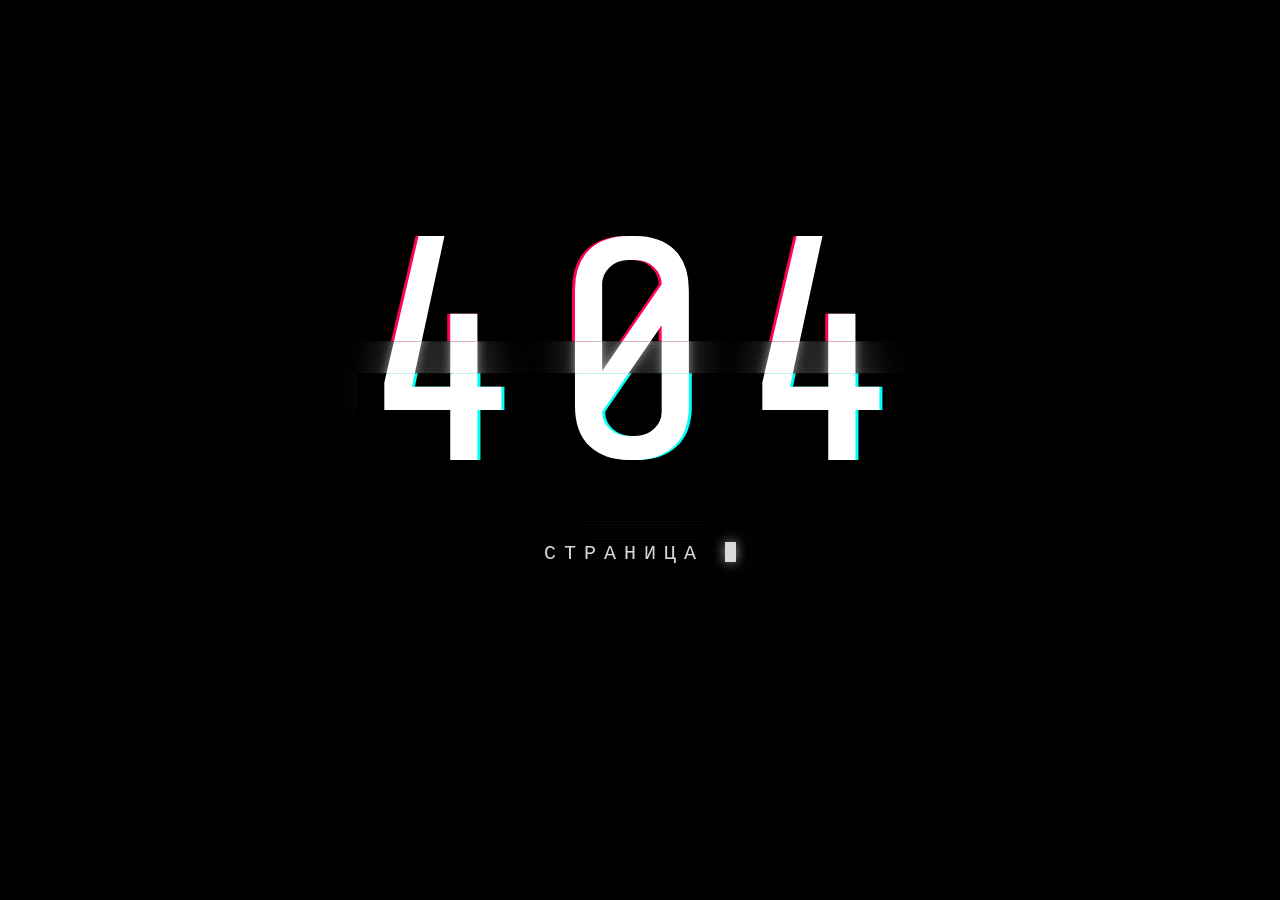
==== index.html @ e9948c34 "Add files via upload" ====
<!DOCTYPE html>
<html lang="ru">
<head>
<meta charset="UTF-8">
<meta name="viewport" content="width=device-width, initial-scale=1.0">
<link href="img/logo1.png" rel="icon" type="image/png">
<title>404 — Страница не найдена</title>
<style>
  @import url('https://fonts.googleapis.com/css2?family=Share+Tech+Mono&display=swap');

  * {
    margin: 0;
    padding: 0;
    box-sizing: border-box;
  }

  html, body {
    height: 100%;
    background: #000;
    color: #fff;
    font-family: 'Share Tech Mono', 'Courier New', monospace;
    overflow: hidden;
  }

  body {
    display: flex;
    align-items: center;
    justify-content: center;
    flex-direction: column;
    position: relative;
    cursor: default;
  }

  /* Атмосферный шум на фоне */
  body::before {
    content: '';
    position: absolute;
    inset: 0;
    background:
      radial-gradient(circle at 50% 50%, transparent 0%, rgba(0,0,0,0.8) 90%),
      repeating-linear-gradient(
        0deg,
        rgba(255,255,255,0.02) 0px,
        rgba(255,255,255,0.02) 1px,
        transparent 1px,
        transparent 3px
      );
    pointer-events: none;
    z-index: 10;
    animation: flicker 4s infinite;
  }

  @keyframes flicker {
    0%, 100% { opacity: 1; }
    45% { opacity: 0.95; }
    46% { opacity: 0.6; }
    47% { opacity: 1; }
    92% { opacity: 0.85; }
  }

  .container {
    text-align: center;
    position: relative;
    z-index: 20;
    padding: 20px;
  }

  /* ГЛАВНАЯ ЦИФРА 404 С ГЛИТЧЕМ */
  .glitch {
    font-size: clamp(120px, 28vw, 320px);
    font-weight: 400;
    letter-spacing: 0.05em;
    line-height: 1;
    position: relative;
    color: #fff;
    text-shadow:
      0 0 10px rgba(255,255,255,0.5),
      0 0 40px rgba(255,255,255,0.3);
    animation: glitch-skew 4s infinite linear alternate-reverse;
  }

  .glitch::before,
  .glitch::after {
    content: attr(data-text);
    position: absolute;
    top: 0;
    left: 0;
    width: 100%;
    height: 100%;
    overflow: hidden;
  }

  .glitch::before {
    color: #fff;
    background: #000;
    text-shadow: -3px 0 #ff005c;
    clip-path: polygon(0 0, 100% 0, 100% 45%, 0 45%);
    animation: glitch-anim-1 2.5s infinite linear alternate-reverse;
  }

  .glitch::after {
    color: #fff;
    background: #000;
    text-shadow: 3px 0 #00fff7;
    clip-path: polygon(0 55%, 100% 55%, 100% 100%, 0 100%);
    animation: glitch-anim-2 3s infinite linear alternate-reverse;
  }

  @keyframes glitch-anim-1 {
    0%   { transform: translate(0); clip-path: polygon(0 0, 100% 0, 100% 12%, 0 12%); }
    10%  { transform: translate(-4px, 2px); clip-path: polygon(0 15%, 100% 15%, 100% 28%, 0 28%); }
    20%  { transform: translate(3px, -3px); clip-path: polygon(0 30%, 100% 30%, 100% 42%, 0 42%); }
    30%  { transform: translate(-3px, 1px); clip-path: polygon(0 45%, 100% 45%, 100% 55%, 0 55%); }
    40%  { transform: translate(2px, -2px); clip-path: polygon(0 58%, 100% 58%, 100% 68%, 0 68%); }
    50%  { transform: translate(-2px, 3px); clip-path: polygon(0 70%, 100% 70%, 100% 80%, 0 80%); }
    60%  { transform: translate(4px, -1px); clip-path: polygon(0 82%, 100% 82%, 100% 92%, 0 92%); }
    70%  { transform: translate(-1px, 2px); clip-path: polygon(0 5%, 100% 5%, 100% 18%, 0 18%); }
    80%  { transform: translate(3px, -3px); clip-path: polygon(0 22%, 100% 22%, 100% 35%, 0 35%); }
    90%  { transform: translate(-4px, 1px); clip-path: polygon(0 40%, 100% 40%, 100% 52%, 0 52%); }
    100% { transform: translate(0); clip-path: polygon(0 60%, 100% 60%, 100% 75%, 0 75%); }
  }

  @keyframes glitch-anim-2 {
    0%   { transform: translate(0); clip-path: polygon(0 82%, 100% 82%, 100% 100%, 0 100%); }
    10%  { transform: translate(4px, -2px); clip-path: polygon(0 70%, 100% 70%, 100% 84%, 0 84%); }
    20%  { transform: translate(-3px, 3px); clip-path: polygon(0 55%, 100% 55%, 100% 68%, 0 68%); }
    30%  { transform: translate(3px, -1px); clip-path: polygon(0 40%, 100% 40%, 100% 54%, 0 54%); }
    40%  { transform: translate(-2px, 2px); clip-path: polygon(0 25%, 100% 25%, 100% 38%, 0 38%); }
    50%  { transform: translate(2px, -3px); clip-path: polygon(0 10%, 100% 10%, 100% 22%, 0 22%); }
    60%  { transform: translate(-4px, 1px); clip-path: polygon(0 0, 100% 0, 100% 14%, 0 14%); }
    70%  { transform: translate(1px, -2px); clip-path: polygon(0 88%, 100% 88%, 100% 100%, 0 100%); }
    80%  { transform: translate(-3px, 3px); clip-path: polygon(0 72%, 100% 72%, 100% 86%, 0 86%); }
    90%  { transform: translate(4px, -1px); clip-path: polygon(0 58%, 100% 58%, 100% 70%, 0 70%); }
    100% { transform: translate(0); clip-path: polygon(0 45%, 100% 45%, 100% 58%, 0 58%); }
  }

  @keyframes glitch-skew {
    0%   { transform: skew(0deg); }
    20%  { transform: skew(0deg); }
    21%  { transform: skew(-2deg); }
    22%  { transform: skew(1deg); }
    23%  { transform: skew(0deg); }
    60%  { transform: skew(0deg); }
    61%  { transform: skew(1.5deg); }
    62%  { transform: skew(0deg); }
    100% { transform: skew(0deg); }
  }

  /* ТЕКСТ ПОД ЦИФРОЙ */
  .subtitle {
    font-size: clamp(14px, 1.6vw, 20px);
    letter-spacing: 0.4em;
    margin-top: 24px;
    text-transform: uppercase;
    opacity: 0.85;
    min-height: 1.4em;
  }

  .description {
    font-size: clamp(12px, 1.1vw, 15px);
    letter-spacing: 0.15em;
    margin-top: 16px;
    opacity: 0.5;
    text-transform: uppercase;
    min-height: 1.4em;
  }

  /* ТЕРМИНАЛЬНЫЙ КУРСОР-БЛОК */
  .cursor {
    display: inline-block;
    width: 0.55em;
    height: 1em;
    background: #fff;
    margin-left: 2px;
    vertical-align: -0.15em;
    box-shadow: 0 0 12px rgba(255,255,255,0.7);
    animation: cursor-blink 1s steps(2, start) infinite;
  }

  @keyframes cursor-blink {
    0%, 50%   { opacity: 1; }
    50.01%, 100% { opacity: 0; }
  }

  /* Кнопка назад */
  .back-btn {
    display: inline-block;
    margin-top: 48px;
    padding: 14px 36px;
    font-family: inherit;
    font-size: 13px;
    letter-spacing: 0.3em;
    text-transform: uppercase;
    color: #fff;
    background: transparent;
    border: 1px solid rgba(255,255,255,0.4);
    text-decoration: none;
    transition: all 0.3s ease;
    position: relative;
    overflow: hidden;
    cursor: pointer;
    opacity: 0;
    transform: translateY(10px);
    pointer-events: none;
  }

  .back-btn.visible {
    opacity: 1;
    transform: translateY(0);
    pointer-events: auto;
    transition: opacity 0.6s ease, transform 0.6s ease, color 0.3s ease, border-color 0.3s ease, box-shadow 0.3s ease;
  }

  .back-btn::before {
    content: '';
    position: absolute;
    inset: 0;
    background: #fff;
    transform: translateY(100%);
    transition: transform 0.3s ease;
    z-index: -1;
  }

  .back-btn:hover {
    color: #000;
    border-color: #fff;
    box-shadow: 0 0 30px rgba(255,255,255,0.4);
  }

  .back-btn:hover::before {
    transform: translateY(0);
  }
</style>
</head>
<body>

  <div class="container">
    <div class="glitch" data-text="404">404</div>

    <div class="subtitle" id="subtitle"></div>

    <div class="description" id="description"></div>

    <a href="#" class="back-btn" id="backBtn">← На главную</a>
  </div>

<script>
  // Печатная машинка: печатает текст посимвольно с курсором в конце
  function typeWriter(element, text, speed, callback) {
    // создаём мигающий курсор-блок
    const cursor = document.createElement('span');
    cursor.className = 'cursor';

    let i = 0;
    element.textContent = '';
    element.appendChild(cursor);

    const timer = setInterval(() => {
      if (i < text.length) {
        // вставляем символ ПЕРЕД курсором, чтобы курсор шёл за текстом
        cursor.insertAdjacentText('beforebegin', text.charAt(i));
        i++;
      } else {
        clearInterval(timer);
        // по завершении убираем курсор этой строки (если это не последняя)
        if (callback) callback(cursor);
      }
    }, speed);
  }

  // Запуск цепочки печати
  window.addEventListener('DOMContentLoaded', () => {
    const subtitle = document.getElementById('subtitle');
    const description = document.getElementById('description');
    const backBtn = document.getElementById('backBtn');

    // 1) Печатаем «СТРАНИЦА НЕ НАЙДЕНА»
    typeWriter(subtitle, 'СТРАНИЦА НЕ НАЙДЕНА', 120, (cursorSub) => {
      // 2) Небольшая пауза — затем печатаем описание
      setTimeout(() => {
        cursorSub.style.display = 'none'; // прячем курсор первой строки

        typeWriter(
          description,
          '// ОШИБКА СОЕДИНЕНИЯ // ФАЙЛ ОТСУТСТВУЕТ //',
          75,
          (cursorDesc) => {
            // 3) Оставляем курсор мигать в конце описания НАВСЕГДА,
            //    а затем проявляем кнопку
            setTimeout(() => {
              backBtn.classList.add('visible');
            }, 400);
          }
        );
      }, 350);
    });
  });
</script>

</body>
</html>
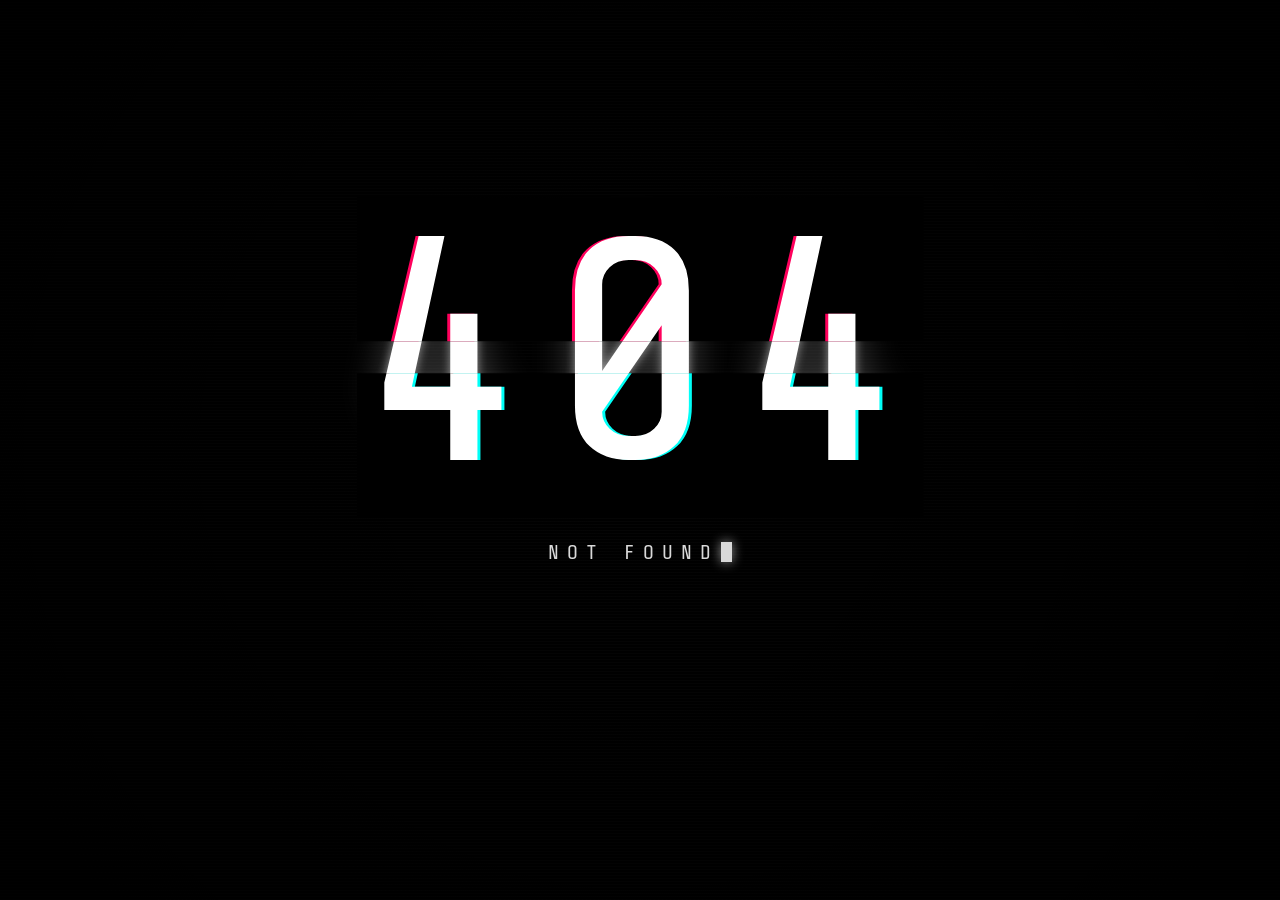
==== commit 779ab6e5: "Update index.html" ====
--- a/index.html
+++ b/index.html
@@ -241,7 +241,7 @@
 
     <div class="description" id="description"></div>
 
-    <a href="#" class="back-btn" id="backBtn">← На главную</a>
+    <a href="#" class="back-btn" id="backBtn">←Go to the main </a>
   </div>
 
 <script>
@@ -275,14 +275,14 @@
     const backBtn = document.getElementById('backBtn');
 
     // 1) Печатаем «СТРАНИЦА НЕ НАЙДЕНА»
-    typeWriter(subtitle, 'СТРАНИЦА НЕ НАЙДЕНА', 120, (cursorSub) => {
+    typeWriter(subtitle, 'NOT FOUND', 120, (cursorSub) => {
       // 2) Небольшая пауза — затем печатаем описание
       setTimeout(() => {
         cursorSub.style.display = 'none'; // прячем курсор первой строки
 
         typeWriter(
           description,
-          '// ОШИБКА СОЕДИНЕНИЯ // ФАЙЛ ОТСУТСТВУЕТ //',
+          '// CONNECTION ERROR // MISSING FILE // OR THE PAGE IS NOT INTENDED FOR PUBLIC VIEWING //',
           75,
           (cursorDesc) => {
             // 3) Оставляем курсор мигать в конце описания НАВСЕГДА,
@@ -298,4 +298,4 @@
 </script>
 
 </body>
-</html>+</html>
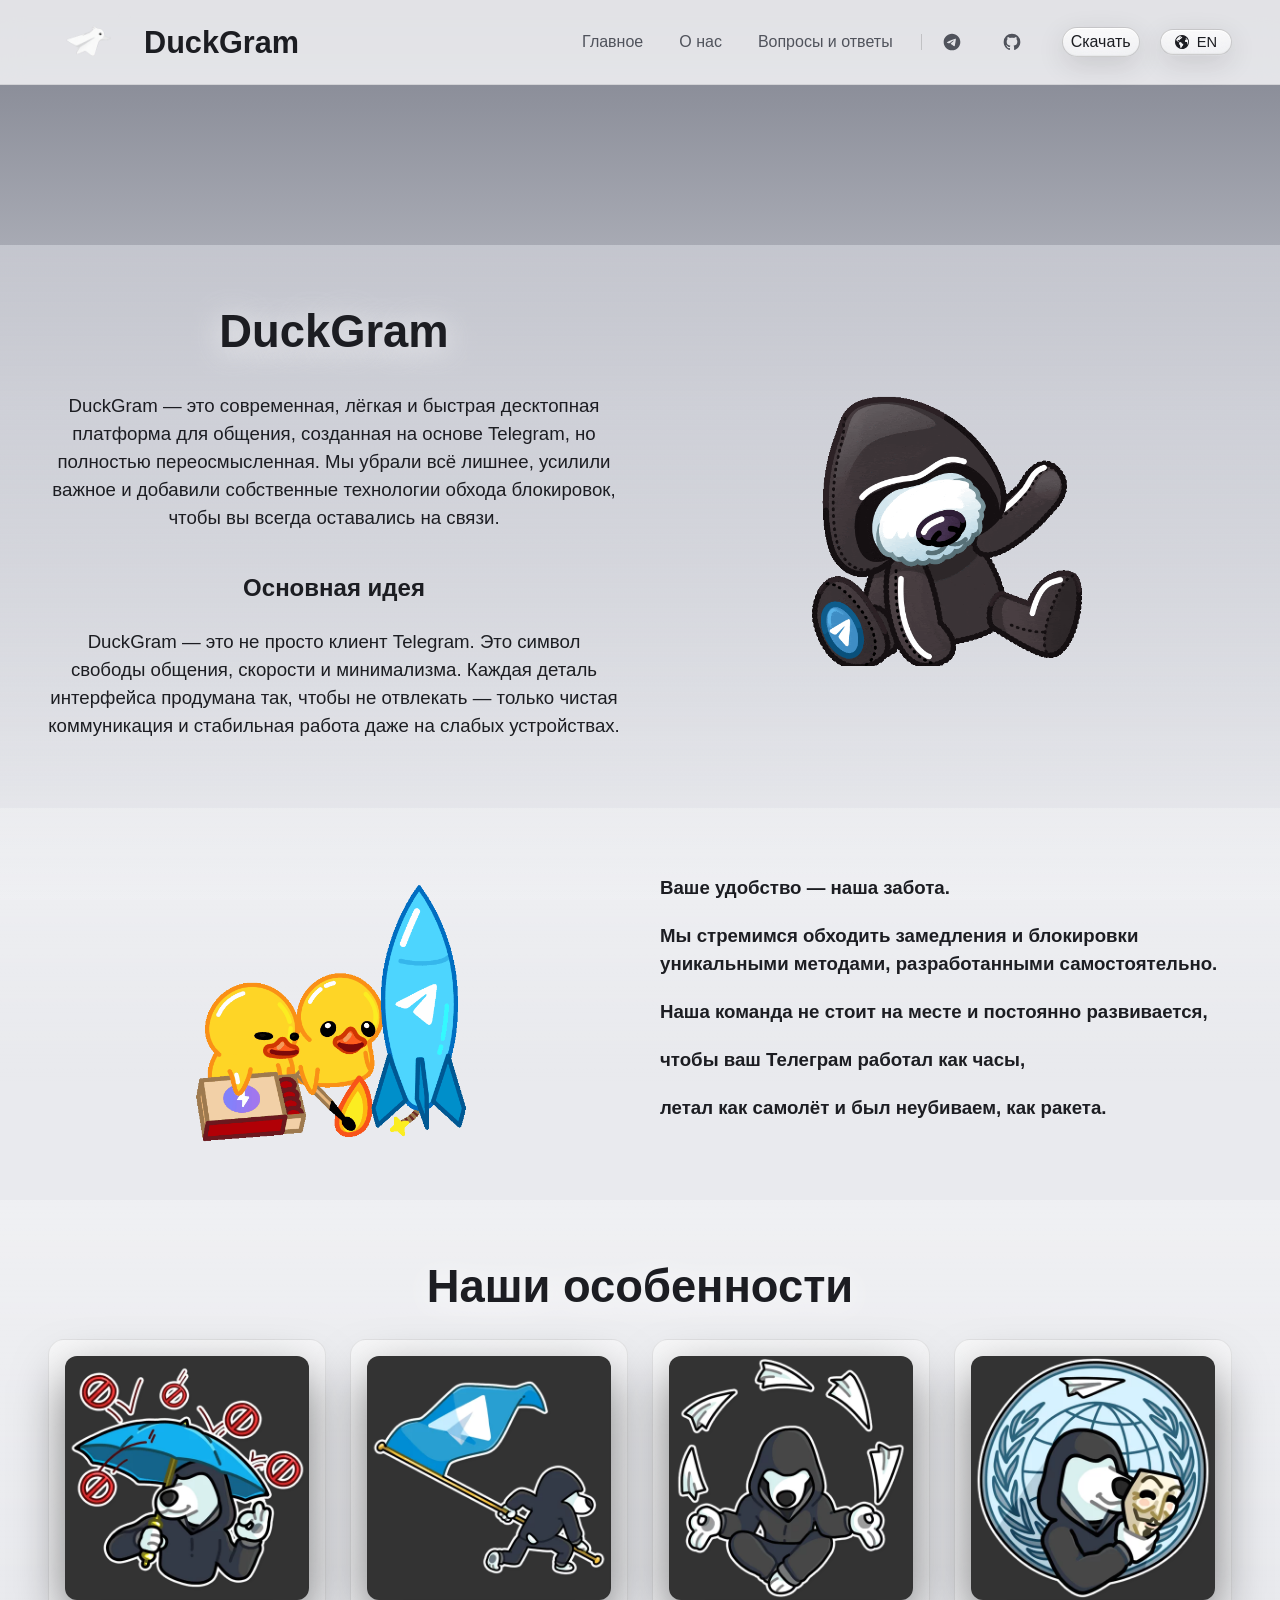
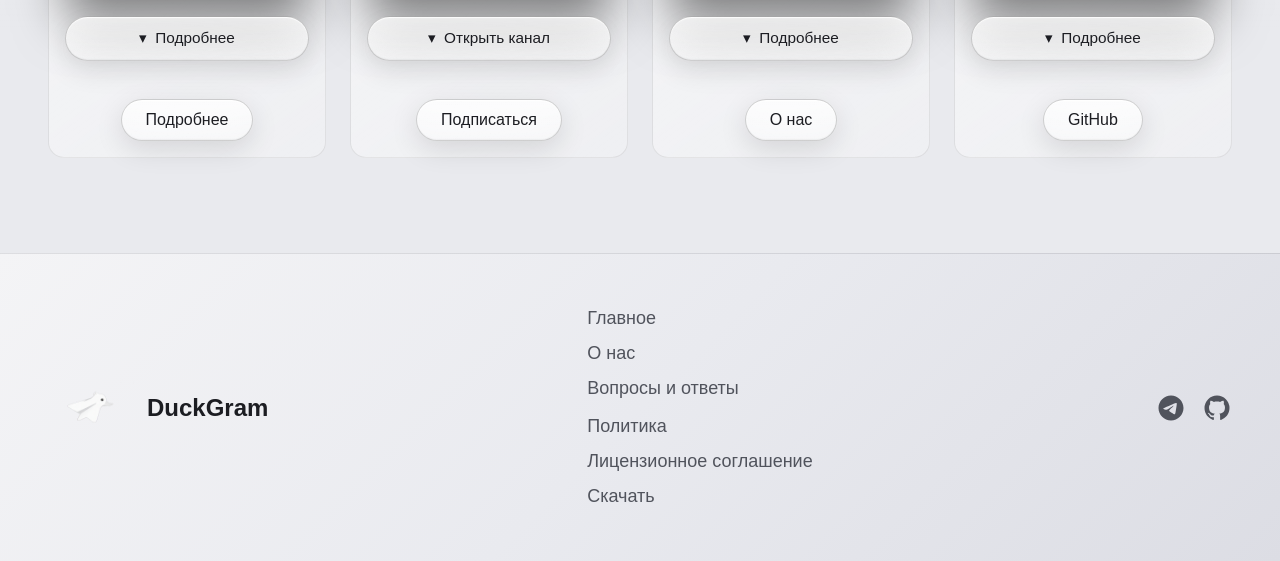
==== commit ae8dce21: "Rename index.htm to index.html" ====
--- a/index.html
+++ b/index.html
@@ -1,301 +1,240 @@
 <!DOCTYPE html>
 <html lang="ru">
 <head>
-<meta charset="UTF-8">
-<meta name="viewport" content="width=device-width, initial-scale=1.0">
-<link href="img/logo1.png" rel="icon" type="image/png">
-<title>404 — Страница не найдена</title>
-<style>
-  @import url('https://fonts.googleapis.com/css2?family=Share+Tech+Mono&display=swap');
-
-  * {
-    margin: 0;
-    padding: 0;
-    box-sizing: border-box;
-  }
-
-  html, body {
-    height: 100%;
-    background: #000;
-    color: #fff;
-    font-family: 'Share Tech Mono', 'Courier New', monospace;
-    overflow: hidden;
-  }
-
-  body {
-    display: flex;
-    align-items: center;
-    justify-content: center;
-    flex-direction: column;
-    position: relative;
-    cursor: default;
-  }
-
-  /* Атмосферный шум на фоне */
-  body::before {
-    content: '';
-    position: absolute;
-    inset: 0;
-    background:
-      radial-gradient(circle at 50% 50%, transparent 0%, rgba(0,0,0,0.8) 90%),
-      repeating-linear-gradient(
-        0deg,
-        rgba(255,255,255,0.02) 0px,
-        rgba(255,255,255,0.02) 1px,
-        transparent 1px,
-        transparent 3px
-      );
-    pointer-events: none;
-    z-index: 10;
-    animation: flicker 4s infinite;
-  }
-
-  @keyframes flicker {
-    0%, 100% { opacity: 1; }
-    45% { opacity: 0.95; }
-    46% { opacity: 0.6; }
-    47% { opacity: 1; }
-    92% { opacity: 0.85; }
-  }
-
-  .container {
-    text-align: center;
-    position: relative;
-    z-index: 20;
-    padding: 20px;
-  }
-
-  /* ГЛАВНАЯ ЦИФРА 404 С ГЛИТЧЕМ */
-  .glitch {
-    font-size: clamp(120px, 28vw, 320px);
-    font-weight: 400;
-    letter-spacing: 0.05em;
-    line-height: 1;
-    position: relative;
-    color: #fff;
-    text-shadow:
-      0 0 10px rgba(255,255,255,0.5),
-      0 0 40px rgba(255,255,255,0.3);
-    animation: glitch-skew 4s infinite linear alternate-reverse;
-  }
-
-  .glitch::before,
-  .glitch::after {
-    content: attr(data-text);
-    position: absolute;
-    top: 0;
-    left: 0;
-    width: 100%;
-    height: 100%;
-    overflow: hidden;
-  }
-
-  .glitch::before {
-    color: #fff;
-    background: #000;
-    text-shadow: -3px 0 #ff005c;
-    clip-path: polygon(0 0, 100% 0, 100% 45%, 0 45%);
-    animation: glitch-anim-1 2.5s infinite linear alternate-reverse;
-  }
-
-  .glitch::after {
-    color: #fff;
-    background: #000;
-    text-shadow: 3px 0 #00fff7;
-    clip-path: polygon(0 55%, 100% 55%, 100% 100%, 0 100%);
-    animation: glitch-anim-2 3s infinite linear alternate-reverse;
-  }
-
-  @keyframes glitch-anim-1 {
-    0%   { transform: translate(0); clip-path: polygon(0 0, 100% 0, 100% 12%, 0 12%); }
-    10%  { transform: translate(-4px, 2px); clip-path: polygon(0 15%, 100% 15%, 100% 28%, 0 28%); }
-    20%  { transform: translate(3px, -3px); clip-path: polygon(0 30%, 100% 30%, 100% 42%, 0 42%); }
-    30%  { transform: translate(-3px, 1px); clip-path: polygon(0 45%, 100% 45%, 100% 55%, 0 55%); }
-    40%  { transform: translate(2px, -2px); clip-path: polygon(0 58%, 100% 58%, 100% 68%, 0 68%); }
-    50%  { transform: translate(-2px, 3px); clip-path: polygon(0 70%, 100% 70%, 100% 80%, 0 80%); }
-    60%  { transform: translate(4px, -1px); clip-path: polygon(0 82%, 100% 82%, 100% 92%, 0 92%); }
-    70%  { transform: translate(-1px, 2px); clip-path: polygon(0 5%, 100% 5%, 100% 18%, 0 18%); }
-    80%  { transform: translate(3px, -3px); clip-path: polygon(0 22%, 100% 22%, 100% 35%, 0 35%); }
-    90%  { transform: translate(-4px, 1px); clip-path: polygon(0 40%, 100% 40%, 100% 52%, 0 52%); }
-    100% { transform: translate(0); clip-path: polygon(0 60%, 100% 60%, 100% 75%, 0 75%); }
-  }
-
-  @keyframes glitch-anim-2 {
-    0%   { transform: translate(0); clip-path: polygon(0 82%, 100% 82%, 100% 100%, 0 100%); }
-    10%  { transform: translate(4px, -2px); clip-path: polygon(0 70%, 100% 70%, 100% 84%, 0 84%); }
-    20%  { transform: translate(-3px, 3px); clip-path: polygon(0 55%, 100% 55%, 100% 68%, 0 68%); }
-    30%  { transform: translate(3px, -1px); clip-path: polygon(0 40%, 100% 40%, 100% 54%, 0 54%); }
-    40%  { transform: translate(-2px, 2px); clip-path: polygon(0 25%, 100% 25%, 100% 38%, 0 38%); }
-    50%  { transform: translate(2px, -3px); clip-path: polygon(0 10%, 100% 10%, 100% 22%, 0 22%); }
-    60%  { transform: translate(-4px, 1px); clip-path: polygon(0 0, 100% 0, 100% 14%, 0 14%); }
-    70%  { transform: translate(1px, -2px); clip-path: polygon(0 88%, 100% 88%, 100% 100%, 0 100%); }
-    80%  { transform: translate(-3px, 3px); clip-path: polygon(0 72%, 100% 72%, 100% 86%, 0 86%); }
-    90%  { transform: translate(4px, -1px); clip-path: polygon(0 58%, 100% 58%, 100% 70%, 0 70%); }
-    100% { transform: translate(0); clip-path: polygon(0 45%, 100% 45%, 100% 58%, 0 58%); }
-  }
-
-  @keyframes glitch-skew {
-    0%   { transform: skew(0deg); }
-    20%  { transform: skew(0deg); }
-    21%  { transform: skew(-2deg); }
-    22%  { transform: skew(1deg); }
-    23%  { transform: skew(0deg); }
-    60%  { transform: skew(0deg); }
-    61%  { transform: skew(1.5deg); }
-    62%  { transform: skew(0deg); }
-    100% { transform: skew(0deg); }
-  }
-
-  /* ТЕКСТ ПОД ЦИФРОЙ */
-  .subtitle {
-    font-size: clamp(14px, 1.6vw, 20px);
-    letter-spacing: 0.4em;
-    margin-top: 24px;
-    text-transform: uppercase;
-    opacity: 0.85;
-    min-height: 1.4em;
-  }
-
-  .description {
-    font-size: clamp(12px, 1.1vw, 15px);
-    letter-spacing: 0.15em;
-    margin-top: 16px;
-    opacity: 0.5;
-    text-transform: uppercase;
-    min-height: 1.4em;
-  }
-
-  /* ТЕРМИНАЛЬНЫЙ КУРСОР-БЛОК */
-  .cursor {
-    display: inline-block;
-    width: 0.55em;
-    height: 1em;
-    background: #fff;
-    margin-left: 2px;
-    vertical-align: -0.15em;
-    box-shadow: 0 0 12px rgba(255,255,255,0.7);
-    animation: cursor-blink 1s steps(2, start) infinite;
-  }
-
-  @keyframes cursor-blink {
-    0%, 50%   { opacity: 1; }
-    50.01%, 100% { opacity: 0; }
-  }
-
-  /* Кнопка назад */
-  .back-btn {
-    display: inline-block;
-    margin-top: 48px;
-    padding: 14px 36px;
-    font-family: inherit;
-    font-size: 13px;
-    letter-spacing: 0.3em;
-    text-transform: uppercase;
-    color: #fff;
-    background: transparent;
-    border: 1px solid rgba(255,255,255,0.4);
-    text-decoration: none;
-    transition: all 0.3s ease;
-    position: relative;
-    overflow: hidden;
-    cursor: pointer;
-    opacity: 0;
-    transform: translateY(10px);
-    pointer-events: none;
-  }
-
-  .back-btn.visible {
-    opacity: 1;
-    transform: translateY(0);
-    pointer-events: auto;
-    transition: opacity 0.6s ease, transform 0.6s ease, color 0.3s ease, border-color 0.3s ease, box-shadow 0.3s ease;
-  }
-
-  .back-btn::before {
-    content: '';
-    position: absolute;
-    inset: 0;
-    background: #fff;
-    transform: translateY(100%);
-    transition: transform 0.3s ease;
-    z-index: -1;
-  }
-
-  .back-btn:hover {
-    color: #000;
-    border-color: #fff;
-    box-shadow: 0 0 30px rgba(255,255,255,0.4);
-  }
-
-  .back-btn:hover::before {
-    transform: translateY(0);
-  }
-</style>
+    <meta charset="UTF-8">
+    <meta name="viewport" content="width=device-width, initial-scale=1.0">
+    <title>DuckGram</title>
+
+    <!-- Подключаем шрифты -->
+    <link href="https://fonts.googleapis.com/css?family=Google+Sans:400,500|Roboto:300,400,500,700|Source+Code+Pro:400,700&display=swap" rel="stylesheet">
+    <link href="https://fonts.googleapis.com/css?family=Comfortaa%3Ai%2Cbi%2C700%2C300%2C400&display=swap" rel="stylesheet">
+    <link href="https://fonts.googleapis.com/css?family=Lato%3Ai%2Cbi%2C700%2C400&display=swap" rel="stylesheet">
+    <link href="https://fonts.googleapis.com/css?family=Roboto%3Ai%2Cbi%2C700%2C400&display=swap" rel="stylesheet">
+
+    <!-- Стили -->
+        <link href="img/logo1.png" rel="icon" type="image/png">
+    <link href="https://cdn.jsdelivr.net/npm/bootstrap@5.3.3/dist/css/bootstrap.min.css" rel="stylesheet">
+    <link href="css/style.css" rel="stylesheet">
+    <link href="css/theme.css" rel="stylesheet">
 </head>
 <body>
 
-  <div class="container">
-    <div class="glitch" data-text="404">404</div>
-
-    <div class="subtitle" id="subtitle"></div>
-
-    <div class="description" id="description"></div>
-
-    <a href="#" class="back-btn" id="backBtn">←Go to the main </a>
-  </div>
-
-<script>
-  // Печатная машинка: печатает текст посимвольно с курсором в конце
-  function typeWriter(element, text, speed, callback) {
-    // создаём мигающий курсор-блок
-    const cursor = document.createElement('span');
-    cursor.className = 'cursor';
-
-    let i = 0;
-    element.textContent = '';
-    element.appendChild(cursor);
-
-    const timer = setInterval(() => {
-      if (i < text.length) {
-        // вставляем символ ПЕРЕД курсором, чтобы курсор шёл за текстом
-        cursor.insertAdjacentText('beforebegin', text.charAt(i));
-        i++;
-      } else {
-        clearInterval(timer);
-        // по завершении убираем курсор этой строки (если это не последняя)
-        if (callback) callback(cursor);
-      }
-    }, speed);
-  }
-
-  // Запуск цепочки печати
-  window.addEventListener('DOMContentLoaded', () => {
-    const subtitle = document.getElementById('subtitle');
-    const description = document.getElementById('description');
-    const backBtn = document.getElementById('backBtn');
-
-    // 1) Печатаем «СТРАНИЦА НЕ НАЙДЕНА»
-    typeWriter(subtitle, 'NOT FOUND', 120, (cursorSub) => {
-      // 2) Небольшая пауза — затем печатаем описание
-      setTimeout(() => {
-        cursorSub.style.display = 'none'; // прячем курсор первой строки
-
-        typeWriter(
-          description,
-          '// CONNECTION ERROR // MISSING FILE // OR THE PAGE IS NOT INTENDED FOR PUBLIC VIEWING //',
-          75,
-          (cursorDesc) => {
-            // 3) Оставляем курсор мигать в конце описания НАВСЕГДА,
-            //    а затем проявляем кнопку
-            setTimeout(() => {
-              backBtn.classList.add('visible');
-            }, 400);
-          }
-        );
-      }, 350);
-    });
-  });
-</script>
-
+            <!-- ШАПКА -->
+    <header class="site-header">
+        <nav class="navbar navbar-expand-lg container nav-wrap">
+            <a href="index.html" class="logo"><img src="img/logo.png" alt="DuckGram" class="logo-img"><span class="logo-text">DuckGram</span></a>
+            <button class="navbar-toggler dg-burger" type="button" data-bs-toggle="collapse" data-bs-target="#dgNav" aria-controls="dgNav" aria-expanded="false" aria-label="Меню">
+                <span class="navbar-toggler-icon"></span>
+            </button>
+            <div class="collapse navbar-collapse" id="dgNav">
+                <ul class="navbar-nav dg-menu">
+                    <li class="nav-item"><a href="index.html#home" class="nav-link" data-i18n="nav.home">Главное</a></li>
+                    <li class="nav-item"><a href="about.html" class="nav-link" data-i18n="nav.about">О нас</a></li>
+                    <li class="nav-item"><a href="faq.html" class="nav-link" data-i18n="nav.faq">Вопросы и ответы</a></li>
+                    <li class="nav-item dg-divider-li"><span class="nav-divider"></span></li>
+                    <li class="nav-item"><a href="https://t.me/DuckgramforTG" target="_blank" class="social-link" title="Telegram">
+                    <svg width="20" height="20" viewBox="0 0 24 24" fill="currentColor"><path d="M12 2C6.48 2 2 6.48 2 12s4.48 10 10 10 10-4.48 10-10S17.52 2 12 2zm4.64 6.8c-.15 1.58-.8 5.42-1.13 7.19-.14.75-.42 1-.68 1.03-.58.05-1.02-.38-1.58-.75-.88-.58-1.38-.94-2.23-1.5-.99-.65-.35-1.01.22-1.59.15-.15 2.71-2.48 2.76-2.69a.2.2 0 00-.05-.18c-.06-.05-.14-.03-.21-.02-.09.02-1.49.95-4.22 2.79-.4.27-.76.41-1.08.4-.36-.01-1.04-.2-1.55-.37-.63-.2-1.12-.31-1.08-.66.02-.18.27-.36.74-.55 2.92-1.27 4.86-2.11 5.83-2.51 2.78-1.16 3.35-1.36 3.73-1.36.08 0 .27.02.39.12.1.08.13.19.14.27-.01.06.01.24 0 .38z"/></svg>
+                </li>
+                    <li class="nav-item"><a href="https://github.com/Aliev123kirill/Duckgram" target="_blank" class="social-link" title="GitHub">
+                    <svg width="20" height="20" viewBox="0 0 24 24" fill="currentColor"><path d="M12 2A10 10 0 002 12c0 4.42 2.87 8.17 6.84 9.5.5.08.66-.23.66-.5v-1.69c-2.77.6-3.36-1.34-3.36-1.34-.46-1.16-1.11-1.47-1.11-1.47-.91-.62.07-.6.07-.6 1 .07 1.53 1.03 1.53 1.03.87 1.52 2.34 1.07 2.91.83.09-.65.35-1.09.63-1.34-2.22-.25-4.55-1.11-4.55-4.92 0-1.11.38-2 1.03-2.71-.1-.25-.45-1.29.1-2.64 0 0 .84-.27 2.75 1.02.79-.22 1.65-.33 2.5-.33.85 0 1.71.11 2.5.33 1.91-1.29 2.75-1.02 2.75-1.02.55 1.35.2 2.39.1 2.64.65.71 1.03 1.6 1.03 2.71 0 3.82-2.34 4.66-4.57 4.91.36.31.69.92.69 1.85V21c0 .27.16.59.67.5C19.14 20.16 22 16.42 22 12A10 10 0 0012 2z"/></svg>
+                </li>
+                    <li class="nav-item"><a href="download.html" class="nav-link nav-cta" data-i18n="nav.download">Скачать</a></li>
+                    <li class="nav-item"><button id="lang-toggle" class="lang-toggle" type="button" aria-label="Switch to English"><svg class="lang-globe" aria-hidden="true" viewBox="0 0 512 512" width="14" height="14" xmlns="http://www.w3.org/2000/svg"><path fill="currentColor" d="M491.874,156.349c-19.451-45.961-51.883-85.014-92.731-112.619C358.303,16.125,308.967-0.008,256.004,0 c-35.306,0-69.024,7.161-99.662,20.118C110.396,39.569,71.335,72.01,43.738,112.849C16.133,153.69-0.008,203.032,0,255.996 c-0.008,35.306,7.161,69.017,20.118,99.655c19.451,45.953,51.891,85.014,92.739,112.611C153.69,495.867,203.032,512,256.004,512 c35.298,0,69.017-7.169,99.647-20.126c45.952-19.452,85.006-51.883,112.611-92.731C495.867,358.302,512,308.968,512,255.996 C512,220.697,504.831,186.979,491.874,156.349z M298.654,344.575c-9.94,14.069-2.064,35.314-13.688,47.509 c-11.702,12.243-17.45,8.4-24.89,25.716c-0.928,2.175-13.64,30.749-17.268,21.682c3.295,8.177,0.254,15.886-9.305,15.878 c-9.488-0.016,1.723,7.915-7.487,10.17c-2.732,0.73-3.033,6.296-1.866,13.456c-6.979-0.984-13.87-2.286-20.634-3.897 c-9.258-29.114-14.386-63.523-14.45-72.598c-0.15-31.432-6.534-19.031-21.944-42.158c-10.456-15.735-19.49-32.694-19.046-51.883 c-0.111,3.454,20.174-48.604,5.51-38.688c-17.816,12.06-21.031-16.72-38.172-19.182c-8.75-1.254-6.201-10.837-16.07-9.273 c-8.876,1.405-19.102-7.757-25.882-12.663c-4.382-3.192-12.608-49.002-19.332-48.89c-9.511,0.055,7.352,31.956,3.882,32.726 c-4.184,0.841-10.639-15.522-15.108-29.614c1.676-4.922,3.525-9.781,5.542-14.537c17.085-40.411,45.667-74.82,81.632-99.114 c12.227-8.265,25.326-15.315,39.094-21.078c0.667-0.033,1.341-0.072,2.008-0.168c12.441-1.468,48.907-15.759,59.101-4.62 c4.287,4.557-55.131,26.12-56.862,35.37c-1.135,6.034,14.648,4.978,16.03,5.073c15.863,0.961-4.628,16.839,5.049,19.57 c14.569,3.906,29.066-62.078,40.237-28.502c4.566,13.632,24.064-10.305,25.446,6.478c1.421,17.507,17.419,21.905-12.433,26.66 c-27.43,4.414-5.438,15.57-23.397,24.961c-16.991,8.892-31.837,13.06-43.833,29.002c-13.434,17.88-14.577,17.316-19.88,39.213 c-2.866,11.869-17.189-8.09-11.615-15.664c-1.946,2.62-18.848-5.661-20.548-1.39c-3.302,8.281-12.203,3.803-19.22,8.781 c-8.884,6.272-17.491,26.509-8.575,36.028c7.098,7.638,31.344-16.37,32.67-8.185c1.016,6.304-8.614,10.734-7.558,16.998 c1.501,9.051,16.332-2.596,16.332,4.43c-0.008,4.526-6.002,29.352,7.074,24.636c7.058-2.541,8.996,2.866,13.449,1.739 c6.09-1.54,9.67-15.8,16.967-14.744c8.638,1.246,21.809,5.208,30.502,7.709c14.196,4.09,13.449,16.07,29.947,18.57 c16.855,2.557,10.202,17.674,8.13,26.12C246.414,313.516,326.76,304.934,298.654,344.575z M392.307,125.934 c0.007,0,14.942,0.167,18.109-0.325c3.168-0.493,3.065-7.948,3.034-9.536c-0.024-1.611-8.575-5.438-6.471-6.47 c2.111-1.032,7.391-2.549,8.955-3.589c0.731-0.484,2.564-2.08,4.541-3.85c6.526,6.962,12.616,14.346,18.229,22.102 c-1.032,0.651-2.096,1.43-2.866,2.208c-2.072,2.104-8.456-0.643-8.456-0.643c-2.779,2.969-5.55,5.962-8.344,8.956 c-1.374,3.184-2.74,6.383-4.121,9.574c0,0-9.519,4.724-13.782,5.224c-4.264,0.492-11.258-3.335-12.362-4.954 C387.71,143.011,392.314,125.917,392.307,125.934z M463.547,343.662c-1.342,3.176-2.779,6.304-4.264,9.401 c-1.492-4.7-2.969-8.876-4.27-11.139c-3.105-5.344-7.257-11.766-1.898-24.723c5.366-12.957-3.002-29.114-7.217-33.44 c-4.216-4.311-4.2-7.558,0.024-14.052c4.223-6.487-1.048-8.654-5.28-8.654c-4.24,0-7.424-7.582-12.735-6.502 c-5.304,1.072-25.589,6.494-33.123,5.406c-7.48-1.072-31.242-23.952-31.29-29.415c0-5.454,1.001-26.112,3.144-29.352 c2.16-3.247,13.918-18.046,18.157-24.493c4.24-6.454,10.592-15.021,15.926-16.054c5.359-1.032,29.765-5.081,37.101-7.129 c7.352-2.057,6.352,1.897,8.519,6.208c1.413,0.191,2.811,0.389,4.216,0.58c0.008,0,5.812,1.144,9.504,3.866 c0.754,0.556,1.564,1.088,2.39,1.62c12.083,27.613,18.784,58.092,18.792,90.207C481.235,287.142,474.932,316.724,463.547,343.662z"/></svg><span id="lang-label" data-i18n="lang.switch">EN</span></button></li>
+                    <!-- Кнопка темы #theme-toggle: закомментирована (функционал и дизайн сохранены в js/theme.js и css/theme.css) -->
+            <!-- <li class="nav-item"><button id="theme-toggle" class="lang-toggle" type="button" aria-label="Переключить тему" title="Тема">
+                        <svg class="lang-globe dg-theme-sun" aria-hidden="true" viewBox="0 0 24 24" width="14" height="14" fill="none" stroke="currentColor" stroke-width="1.8" stroke-linecap="round"><circle cx="12" cy="12" r="4.5"/><path d="M12 2v2.5M12 19.5V22M2 12h2.5M19.5 12H22M4.6 4.6l1.8 1.8M17.6 17.6l1.8 1.8M19.4 4.6l-1.8 1.8M6.4 17.6l-1.8 1.8"/></svg>
+                        <svg class="lang-globe dg-theme-moon" aria-hidden="true" viewBox="0 0 24 24" width="14" height="14" fill="currentColor"><path d="M21 12.8A8.5 8.5 0 1 1 11.2 3a6.7 6.7 0 0 0 9.8 9.8z"/></svg>
+                    </button></li> -->
+                </ul>
+            </div>
+        </nav>
+    </header>
+
+    <!-- Фоновая анимация (частицы) -->
+    <div id="bg-animation"></div>
+
+    <!-- ===== ГЕРО-СЕКЦИЯ (фоновая картинка) ===== -->
+    <section class="hero-section" id="home">
+        <div class="hero-bg" style="background-image: url('https://lh3.googleusercontent.com/sitesv/AG8ngQXdP0ko6tKh4ppVewqBe6SZswKAN-e5ZRtH896Q-fkhkBpFoKjhZ14Uf3oxev_mTVREv35uOEt0QrSWqCzK0wIM4iH2w5tp951rfQJtbPdB1Wr-f3RRHfWBTIPYklLctw543e1twatPwsEeMJd5OfgcW0uJBI36zvh-6_EdP2qNlfy0NNiqkZkXJan1Wy0=w16383');"></div>
+        <div class="hero-content"></div>
+    </section>
+
+    <!-- ===== ОСНОВНОЙ КОНТЕНТ ===== -->
+    <main>
+
+        <!-- БЛОК 1: DuckGram -->
+        <section class="content-block dark" id="about">
+            <div class="container two-column">
+                <div class="col-text" style="text-align: center;">
+                    <h1 class="block-title">DuckGram </h1>
+
+                    <p class="block-text" data-i18n="home.about.p1">
+                        DuckGram — это современная, лёгкая и быстрая десктопная платформа для общения, созданная на основе Telegram, но полностью переосмысленная. Мы убрали всё лишнее, усилили важное и добавили собственные технологии обхода блокировок, чтобы вы всегда оставались на связи.
+                    </p>
+
+                    <h2 class="block-subtitle" data-i18n="home.idea.title">Основная идея</h2>
+                    <p class="block-text" data-i18n="home.about.p2">
+                        DuckGram — это не просто клиент Telegram. Это символ свободы общения, скорости и минимализма. Каждая деталь интерфейса продумана так, чтобы не отвлекать — только чистая коммуникация и стабильная работа даже на слабых устройствах.
+                    </p>
+                </div>
+                <div class="col-image col-gif-right">
+                    <img src="img/1.gif"
+                         alt="Гифка 1"
+                         class="responsive-img gif-blend">
+                </div>
+            </div>
+        </section>
+
+        <!-- БЛОК 2: Ваше удобство -->
+        <section class="content-block light" id="download">
+            <div class="container two-column">
+                <div class="col-image">
+                    <img src="img/2.gif"
+                         alt="Гифка 2"
+                         class="responsive-img gif-blend">
+                </div>
+                <div class="col-text">
+                    <p class="block-text bold" data-i18n="home.comfort.p1">
+                        Ваше удобство — наша забота.
+                    </p>
+                    <p class="block-text bold" data-i18n="home.comfort.p2">
+                        Мы стремимся обходить замедления и блокировки уникальными методами, разработанными самостоятельно.
+                    </p>
+                    <p class="block-text bold" data-i18n="home.comfort.p3">
+                        Наша команда не стоит на месте и постоянно развивается,
+                    </p>
+                    <p class="block-text bold" data-i18n="home.comfort.p4">
+                        чтобы ваш Телеграм работал как часы,
+                    </p>
+                    <p class="block-text bold" data-i18n="home.comfort.p5">
+                        летал как самолёт и был неубиваем, как ракета.
+                    </p>
+                </div>
+            </div>
+        </section>
+
+        <!-- БЛОК 3: Наши особенности (четыре блока) -->
+        <section class="content-block light" id="faq">
+            <div class="container">
+                <h2 class="block-title centered" data-i18n="home.features.title">Наши особенности</h2>
+
+                <div class="achievement-grid">
+                    <!-- Особенность 1 -->
+                    <div class="achievement-item">
+                        <img src="img/12.jpg"
+                             alt="Особенность 1"
+                             class="responsive-img"
+                             referrerpolicy="no-referrer"
+                             onerror="this.style.display='none'; this.nextElementSibling.style.display='flex';">
+                        <div class="img-placeholder" style="display:none;" data-i18n="home.img.unavailable">Изображение недоступно</div>
+                        <div class="achievement-acc">
+                            <button type="button" class="achievement-toggle"><span class="toggle-caret">▾</span><span data-i18n="home.features.more">Подробнее</span></button>
+                            <div class="accordion-body">
+                                <p class="feature-text" data-i18n="home.features.card1.p1">Уникальность нашей технологии — в локальном подходе к обходу: когда стандартный DNS отдаёт недоступный адрес, DuckGram Fix находит рабочий IP из официального пула Telegram и применяет его прямо на устройстве. Никаких прокси, VPN и арендованных серверов. Сейчас механизм работает на Windows, и мы ищем способ расширить его на другие системы.</p>
+                            </div>
+                        </div>
+                        <div class="achievement-btn">
+                            <a href="fix.html" class="btn" data-i18n="home.features.btnMore">Подробнее</a>
+                        </div>
+                    </div>
+
+                    <!-- Особенность 2 (наш Telegram-канал) -->
+                    <div class="achievement-item">
+                        <img src="img/58a0190216f293301ef2e2809136ccf8.jpg"
+                             alt="Особенность 2"
+                             class="responsive-img"
+                             referrerpolicy="no-referrer"
+                             onerror="this.style.display='none'; this.nextElementSibling.style.display='flex';">
+                        <div class="img-placeholder" style="display:none;" data-i18n="home.img.unavailable">Изображение недоступно</div>
+                        <div class="achievement-acc">
+                            <button type="button" class="achievement-toggle"><span class="toggle-caret">▾</span><span data-i18n="home.features.card2.toggle">Открыть канал</span></button>
+                            <div class="accordion-body">
+                                <p class="feature-text" data-i18n="home.features.card2.p1">Наш Telegram-канал, где мы публикуем новости Telegram и интернета в целом, а также рассказываем о нашем развитии.</p>
+                            </div>
+                        </div>
+                        <div class="achievement-btn">
+                            <a href="https://t.me/DuckgramforTG" target="_blank" class="btn" data-i18n="home.features.card2.link">Подробнее</a>
+                        </div>
+                    </div>
+
+                    <!-- Особенность 3 (кнопка ведёт на страницу «О нас») -->
+                    <div class="achievement-item">
+                        <img src="img/sticker.webp"
+                             alt="Особенность 3"
+                             class="responsive-img"
+                             referrerpolicy="no-referrer"
+                             onerror="this.style.display='none'; this.nextElementSibling.style.display='flex';">
+                        <div class="img-placeholder" style="display:none;" data-i18n="home.img.unavailable">Изображение недоступно</div>
+                        <div class="achievement-acc">
+                            <button type="button" class="achievement-toggle"><span class="toggle-caret">▾</span><span data-i18n="home.features.more">Подробнее</span></button>
+                            <div class="feature-note accordion-body">
+                            <p class="fn-text" data-i18n-html="home.features.note">Проект <strong>не зарабатывает</strong> и держится на бесплатных решениях — сайт может работать некорректно. Мы стараемся работать над безопасностью и стабильностью в основном приложении.</p>
+                            <p class="fn-note" data-i18n-html="home.features.notewhy">* Именно поэтому мы не стали делать веб-решение: пришлось бы арендовать сервер и обеспечивать стабильную работу и защиту от DDoS, а это всё стоит денег. Поэтому мы выбрали desktop-решение.</p>
+                        </div>
+                        </div>
+                        <div class="achievement-btn">
+                            <a href="about.html" class="btn" data-i18n="home.features.btn3">О нас</a>
+                        </div>
+                    </div>
+
+                    <!-- Особенность 4 -->
+                    <div class="achievement-item">
+                        <img src="img/sticker1.webp"
+                             alt="Особенность 4"
+                             class="responsive-img"
+                             referrerpolicy="no-referrer"
+                             onerror="this.style.display='none'; this.nextElementSibling.style.display='flex';">
+                        <div class="img-placeholder" style="display:none;" data-i18n="home.img.unavailable">Изображение недоступно</div>
+                        <div class="achievement-acc">
+                            <button type="button" class="achievement-toggle"><span class="toggle-caret">▾</span><span data-i18n="home.features.more">Подробнее</span></button>
+                            <p class="feature-text accordion-body" data-i18n="home.features.card4.note">Мы соблюдаем и уважаем правила Telegram, поэтому у нас есть собственный GitHub.</p>
+                        </div>
+                        <div class="achievement-btn">
+                            <a href="https://github.com/Aliev123kirill/Duckgram" target="_blank" class="btn" data-i18n="home.features.btnGithub">GitHub</a>
+                        </div>
+                    </div>
+                </div>
+            </div>
+        </section>
+
+    </main>
+
+    <!-- ===== ФУТЕР (пустой) ===== -->
+    <footer class="site-footer">
+        <div class="container">
+            <div class="footer-inner">
+                <a href="index.html" class="footer-logo"><img src="img/logo.png" alt="DuckGram" class="footer-logo-img"><span class="footer-logo-text">DuckGram</span></a>
+                <nav class="footer-nav row g-0 justify-content-center">
+                    <div class="footer-nav-col col-6">
+                        <a href="index.html#home" data-i18n="nav.home">Главное</a>
+                        <a href="about.html" data-i18n="nav.about">О нас</a>
+                        <a href="faq.html" data-i18n="nav.faq">Вопросы и ответы</a>
+                    </div>
+                    <div class="footer-nav-col col-6">
+                        <a href="privacy.html" data-i18n="nav.privacy">Политика</a>
+                        <a href="license.html" data-i18n="nav.license">Лицензионное соглашение</a>
+                        <a href="download.html" data-i18n="nav.download">Скачать</a>
+                    </div>
+                </nav>
+                <div class="footer-social">
+                    <a href="https://t.me/DuckgramforTG" target="_blank" class="social-link" title="Telegram">
+                        <svg width="20" height="20" viewBox="0 0 24 24" fill="currentColor"><path d="M12 2C6.48 2 2 6.48 2 12s4.48 10 10 10 10-4.48 10-10S17.52 2 12 2zm4.64 6.8c-.15 1.58-.8 5.42-1.13 7.19-.14.75-.42 1-.68 1.03-.58.05-1.02-.38-1.58-.75-.88-.58-1.38-.94-2.23-1.5-.99-.65-.35-1.01.22-1.59.15-.15 2.71-2.48 2.76-2.69a.2.2 0 00-.05-.18c-.06-.05-.14-.03-.21-.02-.09.02-1.49.95-4.22 2.79-.4.27-.76.41-1.08.4-.36-.01-1.04-.2-1.55-.37-.63-.2-1.12-.31-1.08-.66.02-.18.27-.36.74-.55 2.92-1.27 4.86-2.11 5.83-2.51 2.78-1.16 3.35-1.36 3.73-1.36.08 0 .27.02.39.12.1.08.13.19.14.27-.01.06.01.24 0 .38z"/></svg>
+                    </a>
+                    <a href="https://github.com/Aliev123kirill/Duckgram" target="_blank" class="social-link" title="GitHub">
+                        <svg width="20" height="20" viewBox="0 0 24 24" fill="currentColor"><path d="M12 2A10 10 0 002 12c0 4.42 2.87 8.17 6.84 9.5.5.08.66-.23.66-.5v-1.69c-2.77.6-3.36-1.34-3.36-1.34-.46-1.16-1.11-1.47-1.11-1.47-.91-.62.07-.6.07-.6 1 .07 1.53 1.03 1.53 1.03.87 1.52 2.34 1.07 2.91.83.09-.65.35-1.09.63-1.34-2.22-.25-4.55-1.11-4.55-4.92 0-1.11.38-2 1.03-2.71-.1-.25-.45-1.29.1-2.64 0 0 .84-.27 2.75 1.02.79-.22 1.65-.33 2.5-.33.85 0 1.71.11 2.5.33 1.91-1.29 2.75-1.02 2.75-1.02.55 1.35.2 2.39.1 2.64.65.71 1.03 1.6 1.03 2.71 0 3.82-2.34 4.66-4.57 4.91.36.31.69.92.69 1.85V21c0 .27.16.59.67.5C19.14 20.16 22 16.42 22 12A10 10 0 0012 2z"/></svg>
+                    </a>
+                </div>
+            </div>
+         
+        </div>
+    </footer>
+
+    <!-- Скрипты -->
+    <script src="js/i18n.js"></script>
+    <script src="js/theme.js"></script>
+    <script src="js/script.js"></script>
+    <script src="js/visitor.js"></script>
+    <script src="js/notfound.js"></script>
+    <script src="https://cdn.jsdelivr.net/npm/bootstrap@5.3.3/dist/js/bootstrap.bundle.min.js"></script>
 </body>
 </html>
--- a/css/style.css
+++ b/css/style.css
@@ -0,0 +1,1656 @@
+/* ============================================================
+   DUCKGRAM — стили
+   Чёрно-серая тема с градиентами и фоновой анимацией
+   ============================================================ */
+
+/* ----- БАЗОВЫЕ СБРОСЫ И ПЕРЕМЕННЫЕ ----- */
+:root {
+    --color-bg-dark: #1c1c1c;
+    --color-bg-light: #1e2328;
+    --color-bg-mid: #222831;
+    --color-text-light: #f9f9f9;
+    --color-text-muted: #a6adb8;
+    --font-main: 'Roboto', sans-serif;
+    --font-heading: 'Lato', sans-serif;
+    --font-special: 'Comfortaa', Arial, sans-serif;
+
+    --gradient-dark: linear-gradient(135deg, #1c1c1c 0%, #24282e 50%, #1e2328 100%);
+    --gradient-card: linear-gradient(145deg, rgba(255,255,255,0.04) 0%, rgba(255,255,255,0.01) 100%);
+    --gradient-overlay: linear-gradient(180deg, rgba(28,28,28,0) 0%, rgba(28,28,28,0.85) 100%);
+}
+
+/* Светлая тема вынесена в отдельный файл: css/theme.css */
+
+* {
+    margin: 0;
+    padding: 0;
+    box-sizing: border-box;
+}
+
+html {
+    scroll-behavior: smooth;
+}
+
+/* ----- СТИЛИЗОВАННЫЙ СКРОЛЛБАР ----- */
+::-webkit-scrollbar {
+    width: 12px;
+    height: 12px;
+}
+
+::-webkit-scrollbar-track {
+    background: var(--color-bg-dark);
+    border-left: 1px solid rgba(255, 255, 255, 0.06);
+}
+
+::-webkit-scrollbar-thumb {
+    background: linear-gradient(180deg, #3a4452 0%, #2a2f38 100%);
+    border-radius: 10px;
+    border: 3px solid var(--color-bg-dark);
+}
+
+::-webkit-scrollbar-thumb:hover {
+    background: linear-gradient(180deg, #4a5566 0%, #3a4452 100%);
+}
+
+::-webkit-scrollbar-corner {
+    background: var(--color-bg-dark);
+}
+
+html {
+    scrollbar-width: thin;
+    scrollbar-color: #3a4452 var(--color-bg-dark);
+}
+
+body {
+    font-family: var(--font-main);
+    background-color: #16161a;
+    background-image:
+        linear-gradient(180deg, #16161a 0%, #2f3139 42%, #5a5e69 72%, #8f939e 100%),
+        radial-gradient(circle at 20% 20%, rgba(150,160,180,0.10) 0%, transparent 45%),
+        radial-gradient(circle at 80% 80%, rgba(170,180,200,0.10) 0%, transparent 50%);
+    background-attachment: fixed;
+    color: var(--color-text-light);
+    line-height: 1.5;
+    font-size: 12pt;
+    overflow-x: hidden;
+    position: relative;
+}
+
+::selection {
+    background: rgba(249, 249, 249, 0.92);
+    color: var(--color-bg-dark);
+}
+
+::-moz-selection {
+    background: rgba(249, 249, 249, 0.92);
+    color: var(--color-bg-dark);
+}
+
+/* ----- ФОНОВАЯ АНИМАЦИЯ (плавающие частицы) ----- */
+#bg-animation {
+    position: fixed;
+    top: 0;
+    left: 0;
+    width: 100%;
+    height: 100%;
+    z-index: 0;
+    pointer-events: none;
+    overflow: hidden;
+}
+
+.particle {
+    position: absolute;
+    bottom: -20px;
+    background: radial-gradient(circle, rgba(255,255,255,0.6), rgba(255,255,255,0));
+    opacity: 0;
+    animation: floatUp linear infinite;
+}
+
+@keyframes floatUp {
+    0% {
+        transform: translateY(0) translateX(0);
+        opacity: 0;
+    }
+    10% {
+        opacity: 0.7;
+    }
+    90% {
+        opacity: 0.5;
+    }
+    100% {
+        transform: translateY(-110vh) translateX(var(--drift, 40px));
+        opacity: 0;
+    }
+}
+
+.container {
+    max-width: 1280px;
+    margin: 0 auto;
+    padding: 0 48px;
+    position: relative;
+    z-index: 1;
+}
+
+/* ----- ШАПКА / НАВИГАЦИЯ ----- */
+.site-header {
+    position: sticky;
+    top: 0;
+    z-index: 50;
+    background: rgba(28, 28, 28, 0.85);
+    backdrop-filter: blur(10px);
+    border-bottom: 1px solid rgba(255, 255, 255, 0.08);
+}
+
+.nav-wrap {
+    display: flex;
+    align-items: center;
+    justify-content: space-between;
+    padding-top: 14px;
+    padding-bottom: 14px;
+}
+
+.logo {
+    display: inline-flex;
+    align-items: center;
+    gap: 12px;
+    text-decoration: none;
+}
+
+.logo-text {
+    font-family: var(--font-heading);
+    font-weight: 700;
+    font-size: 23pt;
+    line-height: 1;
+    white-space: nowrap;
+    color: var(--color-text-light);
+}
+
+.logo-img {
+    height: 56px;
+    width: auto;
+    object-fit: contain;
+    flex-shrink: 0;
+}
+
+.nav-menu {
+    display: flex;
+    align-items: center;
+    gap: 20px;
+}
+
+.nav-link {
+    font-family: var(--font-main);
+    font-size: 12pt;
+    color: var(--color-text-muted);
+    text-decoration: none;
+    transition: color 0.2s;
+}
+
+.nav-link:hover {
+    color: var(--color-text-light);
+}
+
+.nav-cta {
+    color: var(--color-text-light);
+    border: 1px solid rgba(255, 255, 255, 0.30);
+    padding: 6px 18px;
+    border-radius: 999px;
+    background: linear-gradient(180deg, rgba(255, 255, 255, 0.20), rgba(255, 255, 255, 0.07));
+    backdrop-filter: blur(18px) saturate(160%);
+    -webkit-backdrop-filter: blur(18px) saturate(160%);
+    box-shadow: 0 8px 28px rgba(0, 0, 0, 0.32), inset 0 1px 1px rgba(255, 255, 255, 0.35), inset 0 -1px 1px rgba(255, 255, 255, 0.06);
+    text-shadow: 0 1px 1px rgba(0, 0, 0, 0.15);
+    transition: background 0.2s, color 0.2s;
+}
+
+.nav-cta:hover {
+    background: linear-gradient(180deg, rgba(255, 255, 255, 0.32), rgba(255, 255, 255, 0.14));
+    border-color: rgba(255, 255, 255, 0.50);
+}
+
+.nav-divider {
+    display: inline-block;
+    width: 1px;
+    height: 16px;
+    background: rgba(255, 255, 255, 0.15);
+}
+
+.social-link {
+    display: inline-flex;
+    align-items: center;
+    color: var(--color-text-muted);
+    transition: color 0.2s;
+}
+
+.social-link:hover {
+    color: var(--color-text-light);
+}
+
+/* ----- БУРГЕР-МЕНЮ (Bootstrap navbar) ----- */
+.navbar.nav-wrap {
+    flex-wrap: nowrap;
+    align-items: center;
+    justify-content: space-between;
+    padding-top: 14px;
+    padding-bottom: 14px;
+}
+
+.navbar-nav.dg-menu {
+    display: flex;
+    align-items: center;
+    gap: 20px;
+    margin-left: auto;
+}
+
+.navbar-nav.dg-menu .nav-link {
+    display: inline-flex;
+    align-items: center;
+}
+
+.navbar-nav.dg-menu .nav-item {
+    line-height: 1;
+    display: flex;
+    align-items: center;
+}
+
+.dg-burger {
+    display: inline-flex;
+    align-items: center;
+    justify-content: center;
+    width: 44px;
+    height: 44px;
+    padding: 0;
+    margin-left: 12px;
+    border-radius: 999px;
+    background: linear-gradient(180deg, rgba(255, 255, 255, 0.20), rgba(255, 255, 255, 0.07));
+    border: 1px solid rgba(255, 255, 255, 0.30);
+    backdrop-filter: blur(18px) saturate(160%);
+    -webkit-backdrop-filter: blur(18px) saturate(160%);
+    box-shadow: 0 8px 28px rgba(0, 0, 0, 0.32), inset 0 1px 1px rgba(255, 255, 255, 0.35), inset 0 -1px 1px rgba(255, 255, 255, 0.06);
+}
+
+.dg-burger:focus {
+    outline: none;
+    box-shadow: 0 8px 28px rgba(0, 0, 0, 0.32), inset 0 1px 1px rgba(255, 255, 255, 0.35), inset 0 -1px 1px rgba(255, 255, 255, 0.06), 0 0 0 3px rgba(255, 255, 255, 0.18);
+}
+
+.dg-burger .navbar-toggler-icon {
+    width: 20px;
+    height: 20px;
+    background-image: url("data:image/svg+xml,%3csvg xmlns='http://www.w3.org/2000/svg' viewBox='0 0 30 30'%3e%3cpath stroke='rgba(249,249,249,0.9)' stroke-linecap='round' stroke-miterlimit='10' stroke-width='2.5' d='M4 7h22M4 15h22M4 23h22'/%3e%3c/svg%3e");
+}
+
+@media (min-width: 992px) {
+    .navbar-expand-lg .dg-burger {
+        display: none;
+    }
+}
+
+@media (max-width: 991.98px) {
+    .navbar-expand-lg .dg-burger {
+        display: inline-flex;
+    }
+
+    .navbar-nav.dg-menu {
+        align-items: flex-start;
+        gap: 14px;
+        margin: 10px 0 6px;
+        width: 100%;
+    }
+
+    .navbar-nav.dg-menu .nav-item {
+        line-height: 1.4;
+    }
+
+    .navbar-nav.dg-menu .dg-divider-li {
+        display: none;
+    }
+
+    .navbar-nav.dg-menu .nav-cta {
+        margin-top: 4px;
+    }
+}
+
+@media (max-width: 576px) {
+    .logo-img {
+        height: 52px;
+    }
+
+    .logo-text {
+        font-size: 22pt;
+    }
+}
+
+/* ----- ПЕРЕКЛЮЧАТЕЛЬ ЯЗЫКА (RU / EN) ----- */
+.lang-toggle {
+    display: inline-flex;
+    align-items: center;
+    gap: 8px;
+    padding: 5px 14px;
+    font-family: var(--font-main);
+    font-size: 11pt;
+    font-weight: 500;
+    color: var(--color-text-light);
+    background: linear-gradient(180deg, rgba(255, 255, 255, 0.20), rgba(255, 255, 255, 0.07));
+    border: 1px solid rgba(255, 255, 255, 0.30);
+    border-radius: 999px;
+    backdrop-filter: blur(18px) saturate(160%);
+    -webkit-backdrop-filter: blur(18px) saturate(160%);
+    box-shadow: 0 8px 28px rgba(0, 0, 0, 0.32), inset 0 1px 1px rgba(255, 255, 255, 0.35), inset 0 -1px 1px rgba(255, 255, 255, 0.06);
+    text-shadow: 0 1px 1px rgba(0, 0, 0, 0.15);
+    cursor: pointer;
+    text-decoration: none;
+    transition: background 0.2s, color 0.2s, border-color 0.2s;
+}
+
+.lang-toggle:hover {
+    background: linear-gradient(180deg, rgba(255, 255, 255, 0.32), rgba(255, 255, 255, 0.14));
+    border-color: rgba(255, 255, 255, 0.50);
+}
+
+.lang-toggle:hover {
+    color: var(--color-text-light);
+    border-color: var(--color-text-light);
+}
+
+.lang-toggle .lang-globe {
+    display: inline-block;
+    width: 14px;
+    height: 14px;
+    flex-shrink: 0;
+}
+
+/* ----- ПОДВАЛ ----- */
+.site-footer {
+    margin-top: 40px;
+    border-top: 1px solid rgba(255, 255, 255, 0.08);
+    background: rgba(28, 28, 28, 0.85);
+}
+
+.footer-inner {
+    display: flex;
+    align-items: center;
+    justify-content: space-between;
+    gap: 24px;
+    padding-top: 28px;
+    padding-bottom: 28px;
+    flex-wrap: wrap;
+}
+
+.footer-logo {
+    display: inline-flex;
+    align-items: center;
+    gap: 12px;
+    text-decoration: none;
+}
+
+.footer-logo-img {
+    height: 58px;
+    width: auto;
+    object-fit: contain;
+}
+
+.footer-logo-text {
+    font-family: var(--font-heading);
+    font-weight: 700;
+    font-size: 18pt;
+    line-height: 1;
+    color: var(--color-text-light);
+}
+
+.footer-nav {
+    flex: 0 1 500px;
+    min-width: 260px;
+    align-items: stretch;
+    column-gap: 48px;
+    row-gap: 12px;
+}
+
+.footer-nav .footer-nav-col {
+    display: flex;
+    flex-direction: column;
+    gap: 10px;
+    min-width: 0;
+}
+
+.footer-nav a {
+    font-family: var(--font-main);
+    font-size: 13.5pt;
+    line-height: 1.4;
+    color: var(--color-text-muted);
+    text-decoration: none;
+    transition: color 0.2s;
+}
+
+.footer-nav a:hover {
+    color: var(--color-text-light);
+}
+
+.footer-social {
+    display: flex;
+    align-items: center;
+    gap: 16px;
+}
+
+.footer-social .social-link svg {
+    width: 30px;
+    height: 30px;
+}
+
+/* ----- Счётчик посетителей в подвале ----- */
+.footer-visitor {
+    position: relative;
+    display: flex;
+    align-items: center;
+    justify-content: center;
+    gap: 12px;
+    margin-top: -6px;
+    padding: 18px 16px 30px;
+    font-family: var(--font-main);
+}
+
+.footer-visitor::before {
+    content: "";
+    position: absolute;
+    top: 0;
+    left: 50%;
+    transform: translateX(-50%);
+    width: 220px;
+    height: 1px;
+    background: linear-gradient(90deg, transparent, rgba(255, 255, 255, 0.22), transparent);
+}
+
+.visitor-dot {
+    width: 10px;
+    height: 10px;
+    border-radius: 50%;
+    background: #43e97b;
+    flex-shrink: 0;
+    animation: visitor-pulse 2.2s ease-out infinite;
+}
+
+.visitor-label {
+    font-size: 13.5pt;
+    line-height: 1;
+    color: var(--color-text-muted);
+    letter-spacing: 0.02em;
+}
+
+.visitor-num {
+    min-width: 5.5ch;
+    font-family: var(--font-special);
+    font-size: 15pt;
+    font-weight: 700;
+    line-height: 1;
+    font-variant-numeric: tabular-nums;
+    background: linear-gradient(90deg, #4776e6 0%, #8e54e9 100%);
+    -webkit-background-clip: text;
+    background-clip: text;
+    -webkit-text-fill-color: transparent;
+    color: transparent;
+}
+
+.visitor-num.visitor-loaded {
+    transition: text-shadow 0.3s;
+}
+
+[data-theme="light"] .footer-visitor::before {
+    background: linear-gradient(90deg, transparent, rgba(28, 29, 34, 0.18), transparent);
+}
+
+@keyframes visitor-pulse {
+    0% {
+        box-shadow: 0 0 0 0 rgba(67, 233, 123, 0.55);
+    }
+    70% {
+        box-shadow: 0 0 0 10px rgba(67, 233, 123, 0);
+    }
+    100% {
+        box-shadow: 0 0 0 0 rgba(67, 233, 123, 0);
+    }
+}
+
+/* ----- ПРИМЕЧАНИЕ НА СТРАНИЦЕ ЗАГРУЗКИ ----- */
+.dl-note {
+    flex-grow: 0 !important;
+    font-size: 10.5pt !important;
+    font-style: italic;
+    opacity: 0.85;
+    border-top: 1px dashed rgba(255, 255, 255, 0.15);
+    padding-top: 12px;
+    margin-bottom: 20px !important;
+}
+
+/* ----- ГЕРО-СЕКЦИЯ ----- */
+.hero-section {
+    position: relative;
+    height: 160px;
+    overflow: hidden;
+}
+
+.hero-bg {
+    position: absolute;
+    inset: 0;
+    background-size: cover;
+    background-position: center left;
+    opacity: 0.8;
+}
+
+.hero-content {
+    position: relative;
+    z-index: 1;
+    height: 100%;
+    display: flex;
+    align-items: center;
+    justify-content: center;
+}
+
+/* ----- ОБЩИЕ БЛОКИ КОНТЕНТА ----- */
+.content-block {
+    padding: 56px 0;
+}
+
+.content-block.dark {
+    background: linear-gradient(180deg, rgba(14, 14, 16, 0.40) 0%, rgba(14, 14, 16, 0.06) 100%);
+    text-align: center;
+}
+
+.content-block.dark .block-text {
+    max-width: 860px;
+    margin-left: auto;
+    margin-right: auto;
+}
+
+.content-block.light {
+    background: linear-gradient(180deg, rgba(255, 255, 255, 0.02) 0%, rgba(255, 255, 255, 0) 70%);
+}
+
+.block-title {
+    font-family: var(--font-heading);
+    font-weight: 700;
+    font-size: 34pt;
+    line-height: 1.38;
+    margin-bottom: 20px;
+    color: var(--color-text-light);
+    text-shadow: 0 4px 30px rgba(255,255,255,0.1);
+}
+
+.block-title.centered {
+    text-align: center;
+}
+
+.block-subtitle {
+    font-family: var(--font-heading);
+    font-weight: 700;
+    font-size: 18pt;
+    line-height: 1.5;
+    margin: 18px 0 14px;
+    color: var(--color-text-light);
+}
+
+.block-text {
+    font-family: var(--font-special);
+    font-weight: 300;
+    font-size: 14pt;
+    margin-bottom: 12px;
+    color: var(--color-text-light);
+}
+
+.block-text.bold {
+    font-weight: 700;
+}
+
+/* ----- ДВУХКОЛОНОЧНЫЙ ЛЕЙАУТ ----- */
+.two-column {
+    display: grid;
+    grid-template-columns: 1fr 1fr;
+    gap: 40px;
+    align-items: center;
+}
+
+.col-image {
+    display: flex;
+    justify-content: center;
+}
+
+.col-text {
+    display: flex;
+    flex-direction: column;
+    gap: 8px;
+}
+
+.responsive-img {
+    width: 100%;
+    height: auto;
+    border-radius: 12px;
+    background: #333; /* fallback */
+    min-height: 100px;
+    box-shadow: 0 20px 50px rgba(0,0,0,0.5);
+    transition: transform 0.4s ease, box-shadow 0.4s ease;
+}
+
+.responsive-img:hover {
+    transform: translateY(-4px);
+    box-shadow: 0 30px 60px rgba(0,0,0,0.6);
+}
+
+/* заглушка, если картинка не загрузилась */
+.img-placeholder {
+    display: flex;
+    align-items: center;
+    justify-content: center;
+    background: linear-gradient(135deg, #2a2f36, #1e2328);
+    color: #999;
+    font-size: 16px;
+    padding: 40px;
+    border-radius: 12px;
+    min-height: 200px;
+    text-align: center;
+}
+
+/* ----- СЕТКА ДОСТИЖЕНИЙ ----- */
+.achievement-grid {
+    display: grid;
+    grid-template-columns: repeat(4, 1fr);
+    gap: 24px;
+    margin-top: 20px;
+}
+
+.achievement-item {
+    display: flex;
+    flex-direction: column;
+    gap: 12px;
+    background: var(--gradient-card);
+    border: 1px solid rgba(255,255,255,0.06);
+    border-radius: 16px;
+    padding: 16px;
+    transition: transform 0.4s ease, border-color 0.4s ease, box-shadow 0.4s ease;
+}
+
+.achievement-item:hover {
+    transform: translateY(-6px);
+    border-color: rgba(255,255,255,0.18);
+    box-shadow: 0 20px 50px rgba(0,0,0,0.5);
+}
+
+.achievement-btn {
+    text-align: center;
+    margin: 8px 0 0;
+    margin-top: auto;
+}
+
+.btn {
+    display: inline-block;
+    background: linear-gradient(180deg, rgba(255, 255, 255, 0.20), rgba(255, 255, 255, 0.07));
+    color: var(--color-text-light);
+    border: 1px solid rgba(255, 255, 255, 0.30);
+    padding: 8px 24px;
+    border-radius: 999px;
+    backdrop-filter: blur(18px) saturate(160%);
+    -webkit-backdrop-filter: blur(18px) saturate(160%);
+    box-shadow: 0 8px 28px rgba(0, 0, 0, 0.32), inset 0 1px 1px rgba(255, 255, 255, 0.35), inset 0 -1px 1px rgba(255, 255, 255, 0.06);
+    text-shadow: 0 1px 1px rgba(0, 0, 0, 0.15);
+    font-size: 12pt;
+    font-family: var(--font-main);
+    transition: background 0.2s, color 0.2s, box-shadow 0.2s;
+    text-decoration: none;
+}
+
+.btn:hover {
+    background: linear-gradient(180deg, rgba(255, 255, 255, 0.32), rgba(255, 255, 255, 0.14));
+    border-color: rgba(255, 255, 255, 0.50);
+    box-shadow: 0 8px 30px rgba(249, 249, 249, 0.22), inset 0 1px 1px rgba(255, 255, 255, 0.45), inset 0 -1px 1px rgba(255, 255, 255, 0.08);
+}
+
+.achievement-list {
+    list-style: square;
+    padding-left: 20px;
+}
+
+.achievement-list li {
+    font-size: 12pt;
+    font-family: var(--font-main);
+    color: var(--color-text-light);
+    margin-bottom: 4px;
+}
+
+/* Аккордеон-переключатель карточек «Наши особенности» */
+.achievement-toggle {
+    display: inline-flex;
+    align-items: center;
+    justify-content: center;
+    gap: 8px;
+    width: 100%;
+    margin-top: 4px;
+    padding: 10px 12px;
+    background: linear-gradient(180deg, rgba(255, 255, 255, 0.20), rgba(255, 255, 255, 0.07));
+    border: 1px solid rgba(255, 255, 255, 0.30);
+    border-radius: 999px;
+    backdrop-filter: blur(18px) saturate(160%);
+    -webkit-backdrop-filter: blur(18px) saturate(160%);
+    box-shadow: 0 8px 28px rgba(0, 0, 0, 0.32), inset 0 1px 1px rgba(255, 255, 255, 0.35), inset 0 -1px 1px rgba(255, 255, 255, 0.06);
+    text-shadow: 0 1px 1px rgba(0, 0, 0, 0.15);
+    color: var(--color-text-light);
+    font-family: var(--font-main);
+    font-size: 11.5pt;
+    cursor: pointer;
+    transition: background 0.2s, border-color 0.2s;
+}
+
+.achievement-toggle:hover {
+    background: linear-gradient(180deg, rgba(255, 255, 255, 0.32), rgba(255, 255, 255, 0.14));
+    border-color: rgba(255, 255, 255, 0.50);
+}
+
+.achievement-toggle:hover {
+    background: rgba(255, 255, 255, 0.09);
+    border-color: rgba(255, 255, 255, 0.22);
+}
+
+.achievement-toggle .toggle-caret {
+    display: inline-block;
+    transition: transform 0.3s ease;
+}
+
+.achievement-item.open .achievement-toggle .toggle-caret {
+    transform: rotate(180deg);
+}
+
+.accordion-body {
+    overflow: hidden;
+    max-height: 0;
+    opacity: 0;
+    transition: max-height 0.4s ease, opacity 0.4s ease, margin 0.4s ease;
+}
+
+.accordion-body.open {
+    max-height: 500px;
+    opacity: 1;
+    margin-top: 10px;
+}
+
+.achievement-list.accordion-body {
+    list-style: square;
+    padding-left: 20px;
+}
+
+/* Мини-плашка о бесплатности внутри карточки */
+.feature-note {
+    margin-top: 12px;
+    padding: 12px 14px;
+    border-radius: 12px;
+    background: linear-gradient(135deg, #4a0e1f 0%, #7d1d33 50%, #5a1224 100%);
+    border: 1px solid rgba(255, 130, 150, 0.35);
+    color: #ffffff;
+    font-family: var(--font-main);
+    font-size: 11.5pt;
+    line-height: 1.5;
+}
+
+.feature-note strong {
+    color: #ffffff;
+    font-weight: 700;
+}
+
+.feature-note p {
+    margin: 0;
+}
+
+.feature-note .fn-note {
+    font-size: 10pt;
+    line-height: 1.5;
+    opacity: 0.85;
+    font-style: italic;
+    margin-top: 8px;
+}
+
+.feature-note.accordion-body {
+    margin-top: 0;
+}
+
+.feature-note.accordion-body.open {
+    margin-top: 12px;
+}
+
+/* Текст описания особенности в карточке */
+.feature-text {
+    font-family: var(--font-main);
+    font-size: 12pt;
+    color: var(--color-text-muted);
+    line-height: 1.6;
+    text-align: left;
+}
+
+.feature-text.accordion-body {
+    margin-bottom: 0;
+}
+
+.feature-text.accordion-body.open {
+    margin: 10px 0;
+}
+
+/* ----- ТРИ КОЛОНКИ (гифки по краям текста) ----- */
+.three-column {
+    display: grid;
+    grid-template-columns: 1fr 1.4fr 1fr;
+    gap: 40px;
+    align-items: center;
+}
+
+.col-gif-right {
+    justify-content: center;
+}
+
+/* Гифки — без тени, как единое целое с сайтом */
+.gif-blend {
+    width: auto;
+    max-width: 100%;
+    max-height: 280px;
+    object-fit: contain;
+    background: transparent;
+    border-radius: 12px;
+    box-shadow: none !important;
+}
+
+.gif-blend:hover {
+    transform: none;
+    box-shadow: none !important;
+}
+
+/* ----- СТРАНИЦА ПОЛИТИКИ ----- */
+.privacy-page {
+    max-width: 860px;
+    margin: 0 auto;
+    padding: 48px 0 80px;
+    position: relative;
+}
+
+/* Декоративные стикеры по бокам */
+.sticker-side {
+    position: absolute;
+    width: 180px;
+    height: auto;
+    object-fit: contain;
+    z-index: 0;
+    pointer-events: none;
+    opacity: 0.85;
+}
+
+.sticker-left-top {
+    left: -170px;
+    top: 20px;
+}
+
+.sticker-right-mid {
+    right: -170px;
+    top: 45%;
+}
+
+.sticker-left-bottom {
+    left: -170px;
+    top: 72%;
+}
+
+.sticker-right-low {
+    right: -170px;
+    top: 66%;
+}
+
+/* Загрузка: ровное симметричное расположение гифок с лёгким парением */
+.privacy-page.download-page .sticker-side {
+    width: 200px;
+    opacity: 1;
+    animation: dg-float 6s ease-in-out infinite;
+}
+
+.privacy-page.download-page .sticker-left-top {
+    top: 24%;
+}
+
+.privacy-page.download-page .sticker-right-mid {
+    right: -170px;
+    top: 24%;
+    animation-delay: -3s;
+}
+
+.privacy-page.download-page .sticker-left-bottom {
+    left: -170px;
+    top: 70%;
+    animation-delay: -1.5s;
+}
+
+.privacy-page.download-page .sticker-right-low {
+    right: -170px;
+    top: 70%;
+    animation-delay: -4.5s;
+}
+
+@keyframes dg-float {
+    0%, 100% {
+        transform: translateY(0);
+    }
+    50% {
+        transform: translateY(-10px);
+    }
+}
+
+.privacy-page .block-title {
+    font-size: 28pt;
+    margin-bottom: 32px;
+    text-align: center;
+}
+
+.privacy-card {
+    background: var(--gradient-card);
+    border: 1px solid rgba(255, 255, 255, 0.06);
+    border-radius: 16px;
+    padding: 32px;
+    margin-bottom: 20px;
+}
+
+.privacy-card h3 {
+    font-family: var(--font-heading);
+    font-weight: 700;
+    font-size: 16pt;
+    color: var(--color-text-light);
+    margin-bottom: 16px;
+    padding-bottom: 12px;
+    border-bottom: 1px solid rgba(255, 255, 255, 0.08);
+}
+
+.privacy-card p,
+.privacy-card li {
+    font-family: var(--font-special);
+    font-size: 13pt;
+    color: var(--color-text-muted);
+    line-height: 1.7;
+    margin-bottom: 10px;
+}
+
+.privacy-card a {
+    color: #7eaaff;
+    text-decoration: none;
+    transition: color 0.2s;
+}
+
+.privacy-card a:hover {
+    color: #a9c8ff;
+    text-decoration: underline;
+}
+
+.privacy-card ol {
+    padding-left: 20px;
+}
+
+.privacy-card ol li {
+    margin-bottom: 10px;
+}
+
+.privacy-card ol li::marker {
+    color: var(--color-text-muted);
+}
+
+/* ----- СТРАНИЦА «DuckGram Fix» (однородный текст, без карточек) ----- */
+.fix-article {
+    max-width: 780px;
+    margin: 0 auto;
+    text-align: left;
+}
+
+.fix-article h3 {
+    font-family: var(--font-heading);
+    font-weight: 700;
+    font-size: 16.5pt;
+    color: var(--color-text-light);
+    margin: 36px 0 12px;
+}
+
+.fix-article p {
+    font-family: var(--font-special);
+    font-size: 13pt;
+    color: var(--color-text-muted);
+    line-height: 1.75;
+    margin-bottom: 14px;
+}
+
+.fix-article .fix-actions {
+    margin: 6px 0 0;
+}
+
+.download-sub {
+    max-width: 680px;
+    margin: 0 auto 30px;
+    text-align: center;
+    font-family: var(--font-special);
+    font-size: 13pt;
+    color: var(--color-text-muted);
+    line-height: 1.7;
+}
+
+.download-grid {
+    display: grid;
+    grid-template-columns: repeat(auto-fit, minmax(300px, 1fr));
+    gap: 24px;
+    max-width: 1120px;
+    margin: 0 auto 34px;
+}
+
+.dl-card {
+    background: var(--gradient-card);
+    border: 1px solid rgba(255, 255, 255, 0.06);
+    border-radius: 16px;
+    padding: 26px 22px 28px;
+    text-align: center;
+    display: flex;
+    flex-direction: column;
+    align-items: center;
+}
+
+.dl-icon {
+    width: 76px;
+    height: 76px;
+    margin: 0 auto 16px;
+    border: 2px dashed rgba(255, 255, 255, 0.28);
+    border-radius: 14px;
+    display: flex;
+    align-items: center;
+    justify-content: center;
+    color: var(--color-text-muted);
+}
+
+.dl-icon svg {
+    opacity: 0.85;
+}
+
+.dl-card h3 {
+    font-family: var(--font-heading);
+    font-weight: 700;
+    font-size: 15.5pt;
+    color: var(--color-text-light);
+    margin-bottom: 10px;
+}
+
+.dl-card p {
+    font-family: var(--font-special);
+    font-size: 12pt;
+    color: var(--color-text-muted);
+    line-height: 1.7;
+    margin-bottom: 20px;
+    flex-grow: 1;
+}
+
+.dl-card .btn {
+    align-self: center;
+}
+
+.fix-shot {
+    float: right;
+    width: 320px;
+    margin: 6px 0 18px 26px;
+    border-radius: 16px;
+    overflow: hidden;
+    box-shadow: 0 12px 35px rgba(0, 0, 0, 0.35);
+}
+
+.fix-shot img {
+    display: block;
+    width: 100%;
+    height: auto;
+    cursor: zoom-in;
+}
+
+.fix-shot-hint {
+    display: block;
+    margin-top: 10px;
+    font-family: var(--font-main);
+    font-size: 10.5pt;
+    color: var(--color-text-muted);
+    text-align: center;
+    cursor: zoom-in;
+    opacity: 0.8;
+}
+
+/* ----- ЛАЙТБОКС (увеличение изображений) ----- */
+.lightbox {
+    position: fixed;
+    top: 0;
+    left: 0;
+    right: 0;
+    bottom: 0;
+    z-index: 9999;
+    display: none;
+    align-items: center;
+    justify-content: center;
+    background: rgba(10, 10, 10, 0.88);
+    backdrop-filter: blur(4px);
+    padding: 24px;
+}
+
+.lightbox.open {
+    display: flex;
+}
+
+.lightbox img {
+    max-width: 100%;
+    max-height: 92vh;
+    border-radius: 10px;
+    box-shadow: 0 20px 60px rgba(0, 0, 0, 0.6);
+}
+
+.lightbox-close {
+    position: absolute;
+    top: 16px;
+    right: 22px;
+    width: 44px;
+    height: 44px;
+    border: 1px solid rgba(255, 255, 255, 0.3);
+    border-radius: 50%;
+    background: rgba(28, 28, 28, 0.7);
+    color: var(--color-text-light);
+    font-size: 24pt;
+    line-height: 1;
+    cursor: pointer;
+    transition: background 0.2s, color 0.2s;
+}
+
+.lightbox-close:hover {
+    background: var(--color-text-light);
+    color: var(--color-bg-dark);
+}
+
+@media (max-width: 768px) {
+    .fix-shot {
+        float: none;
+        width: 100%;
+        margin: 0 0 18px;
+    }
+}
+
+.resources-grid {
+    display: grid;
+    grid-template-columns: repeat(2, 1fr);
+    gap: 16px;
+    margin-top: 16px;
+}
+
+.resource-link {
+    display: flex;
+    align-items: center;
+    gap: 12px;
+    background: rgba(255, 255, 255, 0.04);
+    border: 1px solid rgba(255, 255, 255, 0.08);
+    border-radius: 12px;
+    padding: 16px 20px;
+    color: var(--color-text-light);
+    text-decoration: none;
+    transition: background 0.2s, border-color 0.2s;
+}
+
+.resource-link:hover {
+    background: rgba(255, 255, 255, 0.08);
+    border-color: rgba(255, 255, 255, 0.15);
+}
+
+.resource-link svg {
+    flex-shrink: 0;
+    color: var(--color-text-muted);
+}
+
+.resource-link .resource-label {
+    font-size: 13pt;
+    font-family: var(--font-main);
+}
+
+.back-link {
+    display: inline-flex;
+    align-items: center;
+    gap: 8px;
+    margin-top: 40px;
+    font-family: var(--font-main);
+    font-size: 13pt;
+    color: var(--color-text-muted);
+    text-decoration: none;
+    transition: color 0.2s;
+}
+
+.back-link:hover {
+    color: var(--color-text-light);
+}
+
+/* ----- ПЛАШКА-ПРЕДУПРЕЖДЕНИЕ (красно-бордовая) ----- */
+.funding-banner {
+    position: relative;
+    display: flex;
+    align-items: flex-start;
+    gap: 18px;
+    margin-bottom: 28px;
+    padding: 22px 26px;
+    border-radius: 18px;
+    background: linear-gradient(135deg, #4a0e1f 0%, #7d1d33 50%, #5a1224 100%);
+    border: 1px solid rgba(255, 130, 150, 0.35);
+    color: #ffffff;
+    box-shadow: 0 0 28px rgba(190, 40, 70, 0.28);
+    animation: fundingGlow 2.4s ease-in-out infinite;
+}
+
+@keyframes fundingGlow {
+    0%, 100% { box-shadow: 0 0 18px rgba(190, 40, 70, 0.22); }
+    50% { box-shadow: 0 0 36px rgba(220, 60, 90, 0.45); }
+}
+
+.funding-banner .fb-icon {
+    flex-shrink: 0;
+    display: inline-flex;
+    align-items: center;
+    justify-content: center;
+    width: 44px;
+    height: 44px;
+    border-radius: 50%;
+    background: rgba(255, 255, 255, 0.12);
+    color: #ffc4cf;
+}
+
+.funding-banner .fb-body {
+    flex: 1;
+    min-width: 0;
+}
+
+.funding-banner .fb-note {
+    font-family: var(--font-main);
+    font-size: 11pt;
+    line-height: 1.5;
+    font-style: italic;
+    color: rgba(255, 255, 255, 0.75);
+    margin: 10px 0 0;
+}
+
+.funding-banner .fb-title {
+    display: block;
+    font-family: var(--font-heading);
+    font-weight: 700;
+    font-size: 16pt;
+    letter-spacing: 0.3px;
+    color: #ffffff;
+    text-transform: uppercase;
+    margin-bottom: 8px;
+}
+
+.funding-banner .fb-text {
+    font-family: var(--font-main);
+    font-size: 13pt;
+    line-height: 1.65;
+    color: rgba(255, 255, 255, 0.95);
+}
+
+.funding-banner strong {
+    color: #ffffff;
+    font-weight: 700;
+}
+
+@media (max-width: 768px) {
+    .funding-banner {
+        flex-direction: column;
+        gap: 10px;
+    }
+}
+
+/* ----- СТРАНИЦА «О НАС» ----- */
+/* Стикеры разработчиков: слева сверху (я), справа чуть ниже (друг) */
+.sticker-dev-left {
+    left: -170px;
+    top: 60px;
+}
+
+.sticker-dev-right {
+    right: -170px;
+    top: 22%;
+}
+
+.about-timer-card {
+    position: relative;
+    background: var(--gradient-card);
+    border: 1px solid rgba(255, 255, 255, 0.10);
+    border-radius: 20px;
+    padding: 36px 32px 40px;
+    margin-top: 8px;
+    margin-bottom: 20px;
+    text-align: center;
+    overflow: hidden;
+}
+
+.about-timer-card::before {
+    content: '';
+    position: absolute;
+    inset: 0;
+    background: radial-gradient(circle at 50% 0%, rgba(126, 170, 255, 0.10) 0%, transparent 55%);
+    pointer-events: none;
+}
+
+.about-timer-head {
+    position: relative;
+    display: inline-flex;
+    align-items: center;
+    gap: 10px;
+    font-family: var(--font-heading);
+    font-weight: 700;
+    font-size: 18pt;
+    color: var(--color-text-light);
+    margin-bottom: 24px;
+}
+
+.live-dot {
+    width: 12px;
+    height: 12px;
+    border-radius: 50%;
+    background: #3ecf8e;
+    box-shadow: 0 0 0 0 rgba(62, 207, 142, 0.6);
+    animation: livePulse 1.6s infinite;
+}
+
+@keyframes livePulse {
+    0%   { box-shadow: 0 0 0 0 rgba(62, 207, 142, 0.55); }
+    70%  { box-shadow: 0 0 0 12px rgba(62, 207, 142, 0); }
+    100% { box-shadow: 0 0 0 0 rgba(62, 207, 142, 0); }
+}
+
+.about-timer {
+    position: relative;
+    display: flex;
+    align-items: flex-start;
+    justify-content: center;
+    flex-wrap: wrap;
+    gap: 12px;
+}
+
+.timer-unit {
+    display: flex;
+    flex-direction: column;
+    align-items: center;
+    min-width: 76px;
+    padding: 14px 10px;
+    background: rgba(255, 255, 255, 0.04);
+    border: 1px solid rgba(255, 255, 255, 0.08);
+    border-radius: 14px;
+}
+
+.timer-num {
+    font-family: 'Source Code Pro', monospace;
+    font-size: 34pt;
+    font-weight: 700;
+    line-height: 1.1;
+    color: var(--color-text-light);
+    font-variant-numeric: tabular-nums;
+}
+
+.timer-label {
+    margin-top: 6px;
+    font-family: var(--font-main);
+    font-size: 11pt;
+    color: var(--color-text-muted);
+}
+
+.timer-sep {
+    align-self: center;
+    font-family: 'Source Code Pro', monospace;
+    font-size: 28pt;
+    font-weight: 700;
+    color: rgba(255, 255, 255, 0.25);
+    padding: 0 2px;
+    transform: translateY(-14px);
+}
+
+.about-timer-sub {
+    position: relative;
+    margin-top: 20px;
+    font-family: var(--font-main);
+    font-size: 12pt;
+    color: var(--color-text-muted);
+}
+
+/* ----- СТРАНИЦА FAQ ----- */
+.faq-item {
+    background: var(--gradient-card);
+    border: 1px solid rgba(255, 255, 255, 0.06);
+    border-radius: 16px;
+    margin-bottom: 16px;
+    overflow: hidden;
+}
+
+.faq-q {
+    display: flex;
+    align-items: center;
+    justify-content: space-between;
+    gap: 12px;
+    width: 100%;
+    font-family: var(--font-heading);
+    font-weight: 700;
+    font-size: 15pt;
+    color: var(--color-text-light);
+    padding: 24px 28px;
+    background: transparent;
+    border: none;
+    text-align: left;
+    cursor: pointer;
+    transition: color 0.2s;
+}
+
+.faq-q:hover {
+    color: #ffffff;
+}
+
+.faq-q::after {
+    content: '▾';
+    flex-shrink: 0;
+    display: inline-flex;
+    align-items: center;
+    justify-content: center;
+    width: 28px;
+    height: 28px;
+    border: 1px solid rgba(255, 255, 255, 0.18);
+    border-radius: 50%;
+    color: var(--color-text-muted);
+    font-size: 12pt;
+    line-height: 1;
+    transition: transform 0.3s ease, color 0.2s, border-color 0.2s;
+}
+
+.faq-item.open .faq-q::after {
+    transform: rotate(180deg);
+    color: var(--color-text-light);
+    border-color: var(--color-text-light);
+}
+
+.faq-a {
+    font-family: var(--font-special);
+    font-size: 13pt;
+    color: var(--color-text-muted);
+    line-height: 1.7;
+    max-height: 0;
+    opacity: 0;
+    overflow: hidden;
+    padding: 0 28px;
+    transition: max-height 0.4s ease, opacity 0.4s ease, padding 0.4s ease;
+}
+
+.faq-item.open .faq-a {
+    max-height: 400px;
+    opacity: 1;
+    padding: 0 28px 24px;
+}
+
+
+/* ////////////////////////////// */
+
+/* ////////////////////////////// */
+/* ----- ФУТЕР ----- */
+footer {
+    background: var(--gradient-dark) !important;
+    background-color: #1c1c1c;
+    padding: 24px 0;
+}
+
+/* ----- АДАПТИВНОСТЬ ----- */
+@media (max-width: 1100px) {
+    .sticker-side {
+        display: none;
+    }
+}
+
+@media (max-width: 1024px) {
+    .achievement-grid {
+        grid-template-columns: repeat(2, 1fr);
+    }
+}
+
+@media (max-width: 768px) {
+    .container {
+        padding: 0 20px;
+    }
+    .two-column,
+    .three-column {
+        grid-template-columns: 1fr;
+        gap: 24px;
+    }
+    .nav-wrap {
+        flex-direction: column;
+        gap: 12px;
+    }
+    .nav-menu {
+        gap: 14px;
+        flex-wrap: wrap;
+        justify-content: center;
+    }
+    .nav-divider {
+        display: none;
+    }
+    .achievement-grid {
+        grid-template-columns: 1fr 1fr;
+    }
+    .block-title {
+        font-size: 25pt;
+    }
+    .resources-grid {
+        grid-template-columns: 1fr;
+    }
+    .privacy-card {
+        padding: 24px;
+    }
+}
+
+@media (max-width: 480px) {
+    .achievement-grid {
+        grid-template-columns: 1fr;
+    }
+    .hero-section {
+        height: 120px;
+    }
+    .block-title {
+        font-size: 22pt;
+    }
+    .block-subtitle {
+        font-size: 17pt;
+    }
+    .block-text {
+        font-size: 13pt;
+    }
+}
+
+/* ----- СВЕТЛАЯ ТЕМА: переопределения вынесены в css/theme.css ----- */
+
+/* ----- ПЛАВНОЕ ПОЯВЛЕНИЕ БЛОКОВ ПРИ ПРОКРУТКЕ ----- */
+.reveal {
+    opacity: 0;
+    transform: translateY(28px);
+    transition: opacity 0.7s ease, transform 0.7s ease;
+    will-change: opacity, transform;
+}
+
+.reveal.visible {
+    opacity: 1;
+    transform: translateY(0);
+}
+
+@media (prefers-reduced-motion: reduce) {
+    .reveal {
+        opacity: 1;
+        transform: none;
+        transition: none;
+        will-change: auto;
+    }
+}
+
+/* Заглушка страницы "Архивные версии" */
+.archive-placeholder {
+    text-align: center;
+    padding: 44px 28px;
+}
+
+.archive-placeholder .dl-icon {
+    margin: 0 auto 18px;
+    width: 64px;
+    height: 64px;
+    display: flex;
+    align-items: center;
+    justify-content: center;
+}
+
+.archive-placeholder-text {
+    margin: 0 auto;
+    max-width: 480px;
+    font-size: 14pt;
+    line-height: 1.6;
+}
+
+/* Заголовок "Скачать" + бейдж ОС */
+.dl-title {
+    display: flex;
+    align-items: center;
+    justify-content: center;
+    flex-wrap: wrap;
+    gap: 14px;
+}
+
+.dl-os-badge {
+    font-family: var(--font-main);
+    font-size: 13pt;
+    font-weight: 600;
+    letter-spacing: 0.2px;
+    padding: 7px 18px;
+    border-radius: 999px;
+    border: 1px solid rgba(255, 255, 255, 0.22);
+    background: linear-gradient(135deg, rgba(46, 120, 235, 0.92), rgba(30, 85, 185, 0.92));
+    color: #ffffff;
+    box-shadow: 0 8px 24px rgba(0, 0, 0, 0.35), inset 0 1px 1px rgba(255, 255, 255, 0.35);
+    text-shadow: 0 1px 2px rgba(0, 0, 0, 0.4);
+    white-space: nowrap;
+}
+
+@media (max-width: 575.98px) {
+    .footer-nav {
+        min-width: 100%;
+        column-gap: 24px;
+    }
+
+    .footer-nav a {
+        font-size: 12.5pt;
+    }
+
+    .dl-os-badge {
+        font-size: 12pt;
+        padding: 5px 14px;
+    }
+}
+
+/* Подзаголовок страницы лицензионного соглашения */
+.license-subtitle {
+    text-align: center;
+    color: var(--color-text-muted);
+    font-family: var(--font-main);
+    font-size: 15pt;
+    margin: -16px 0 32px;
+}
+
+/* Переключение языка лицензионного соглашения */
+.license-en { display: none; }
+[lang="en"] .license-ru { display: none; }
+[lang="en"] .license-en { display: block; }
--- a/css/theme.css
+++ b/css/theme.css
@@ -0,0 +1,168 @@
+/* ============================================================
+   DUCKGRAM — СВЕТЛАЯ ТЕМА и переключатель темы
+   Отдельное подключение: css/theme.css
+   Кнопка #theme-toggle закомментирована в HTML, но функционал
+   (js/theme.js) и дизайн (этот файл) полностью сохранены.
+   ============================================================ */
+
+/* ----- СВЕТЛАЯ ТЕМА: ПЕРЕМЕННЫЕ ----- */
+[data-theme="light"] {
+    --color-bg-dark: #f4f4f6;
+    --color-bg-light: #ededf1;
+    --color-bg-mid: #e1e2e8;
+    --color-text-light: #1c1d22;
+    --color-text-muted: #50535c;
+
+    --gradient-dark: linear-gradient(135deg, #f4f4f6 0%, #e9eaef 50%, #dcdde4 100%);
+    --gradient-card: linear-gradient(145deg, rgba(255,255,255,0.65) 0%, rgba(255,255,255,0.28) 100%);
+    --gradient-overlay: linear-gradient(180deg, rgba(244,244,246,0) 0%, rgba(244,244,246,0.85) 100%);
+}
+
+/* ----- СВЕТЛАЯ ТЕМА: ФОН СТРАНИЦЫ ----- */
+[data-theme="light"] body {
+    background-color: #e9eaee;
+    background-image:
+        linear-gradient(180deg, #7d808c 0%, #c3c5cd 45%, #ebecf0 100%),
+        radial-gradient(circle at 20% 20%, rgba(120,125,140,0.18) 0%, transparent 45%),
+        radial-gradient(circle at 80% 80%, rgba(150,155,170,0.16) 0%, transparent 50%);
+}
+
+/* ----- ИКОНКА КНОПКИ ТЕМЫ: солнце (тёмная тема) / луна (светлая) ----- */
+.dg-theme-sun {
+    display: block;
+}
+
+.dg-theme-moon {
+    display: none;
+}
+
+[data-theme="light"] .dg-theme-sun {
+    display: none;
+}
+
+[data-theme="light"] .dg-theme-moon {
+    display: block;
+}
+
+/* ----- СВЕТЛАЯ ТЕМА: ПЕРЕОПРЕДЕЛЕНИЯ ПОВЕРХНОСТЕЙ ----- */
+[data-theme="light"] .site-header {
+    background: rgba(244, 244, 246, 0.85);
+    border-bottom: 1px solid rgba(0, 0, 0, 0.08);
+}
+
+[data-theme="light"] .site-header .nav-divider {
+    background: rgba(0, 0, 0, 0.15);
+}
+
+[data-theme="light"] .content-block.dark {
+    background: linear-gradient(180deg, rgba(220,221,228,0.55) 0%, rgba(244,244,246,0.10) 100%);
+}
+
+[data-theme="light"] .content-block.light {
+    background: linear-gradient(180deg, rgba(255,255,255,0.30) 0%, rgba(255,255,255,0) 70%);
+}
+
+[data-theme="light"] .block-title {
+    text-shadow: 0 4px 30px rgba(255, 255, 255, 0.9);
+}
+
+[data-theme="light"] .btn,
+[data-theme="light"] .nav-cta,
+[data-theme="light"] .lang-toggle,
+[data-theme="light"] .dg-burger,
+[data-theme="light"] .achievement-toggle {
+    color: #1c1d22;
+    border-color: rgba(0, 0, 0, 0.18);
+    background: linear-gradient(180deg, rgba(255,255,255,0.75), rgba(255,255,255,0.35));
+    box-shadow: 0 8px 28px rgba(0,0,0,0.12), inset 0 1px 1px rgba(255,255,255,0.9), inset 0 -1px 1px rgba(0,0,0,0.04);
+    text-shadow: none;
+}
+
+[data-theme="light"] .btn:hover,
+[data-theme="light"] .nav-cta:hover,
+[data-theme="light"] .lang-toggle:hover,
+[data-theme="light"] .dg-burger:hover,
+[data-theme="light"] .achievement-toggle:hover {
+    color: #1c1d22;
+    border-color: rgba(0, 0, 0, 0.35);
+    background: linear-gradient(180deg, rgba(255,255,255,0.92), rgba(255,255,255,0.55));
+    box-shadow: 0 8px 30px rgba(0,0,0,0.15), inset 0 1px 1px rgba(255,255,255,0.95), inset 0 -1px 1px rgba(0,0,0,0.05);
+}
+
+[data-theme="light"] .dg-burger .navbar-toggler-icon {
+    background-image: url("data:image/svg+xml,%3csvg xmlns='http://www.w3.org/2000/svg' viewBox='0 0 30 30'%3e%3cpath stroke='rgba(28,29,34,0.85)' stroke-linecap='round' stroke-miterlimit='10' stroke-width='2.5' d='M4 7h22M4 15h22M4 23h22'/%3e%3c/svg%3e");
+}
+
+[data-theme="light"] .achievement-item,
+[data-theme="light"] .privacy-card,
+[data-theme="light"] .faq-item,
+[data-theme="light"] .dl-card {
+    background: var(--gradient-card);
+    border-color: rgba(0, 0, 0, 0.08);
+}
+
+[data-theme="light"] .achievement-item:hover {
+    border-color: rgba(0, 0, 0, 0.20);
+    box-shadow: 0 20px 50px rgba(0, 0, 0, 0.15);
+}
+
+[data-theme="light"] .dl-icon {
+    border-color: rgba(0, 0, 0, 0.25);
+    color: #4b4e56;
+}
+
+[data-theme="light"] .privacy-card h3 {
+    border-bottom-color: rgba(0, 0, 0, 0.10);
+}
+
+[data-theme="light"] .dl-note {
+    border-top-color: rgba(0, 0, 0, 0.15);
+}
+
+[data-theme="light"] .faq-q:hover {
+    color: #0b0c0f;
+}
+
+[data-theme="light"] .faq-q::after {
+    border-color: rgba(0, 0, 0, 0.20);
+}
+
+[data-theme="light"] .faq-item.open .faq-q::after {
+    color: #1c1d22;
+    border-color: #1c1d22;
+}
+
+[data-theme="light"] .img-placeholder {
+    background: linear-gradient(135deg, #d9dbe2, #ededf1);
+    color: #50535c;
+}
+
+[data-theme="light"] .site-footer,
+[data-theme="light"] footer {
+    background: var(--gradient-dark) !important;
+    background-color: #e9eaef !important;
+    border-top: 1px solid rgba(0, 0, 0, 0.08) !important;
+}
+
+[data-theme="light"] .footer-logo-text {
+    color: #1c1d22;
+}
+
+[data-theme="light"] .particle {
+    background: radial-gradient(circle, rgba(28, 29, 34, 0.35), rgba(28, 29, 34, 0));
+}
+
+[data-theme="light"] ::selection {
+    background: rgba(28, 29, 34, 0.90);
+    color: #f4f4f6;
+}
+
+[data-theme="light"] ::-moz-selection {
+    background: rgba(28, 29, 34, 0.90);
+    color: #f4f4f6;
+}
+
+[data-theme="light"] .dl-os-badge {
+    border-color: rgba(0, 0, 0, 0.15);
+    box-shadow: 0 8px 24px rgba(0, 0, 0, 0.18), inset 0 1px 1px rgba(255, 255, 255, 0.5);
+}
